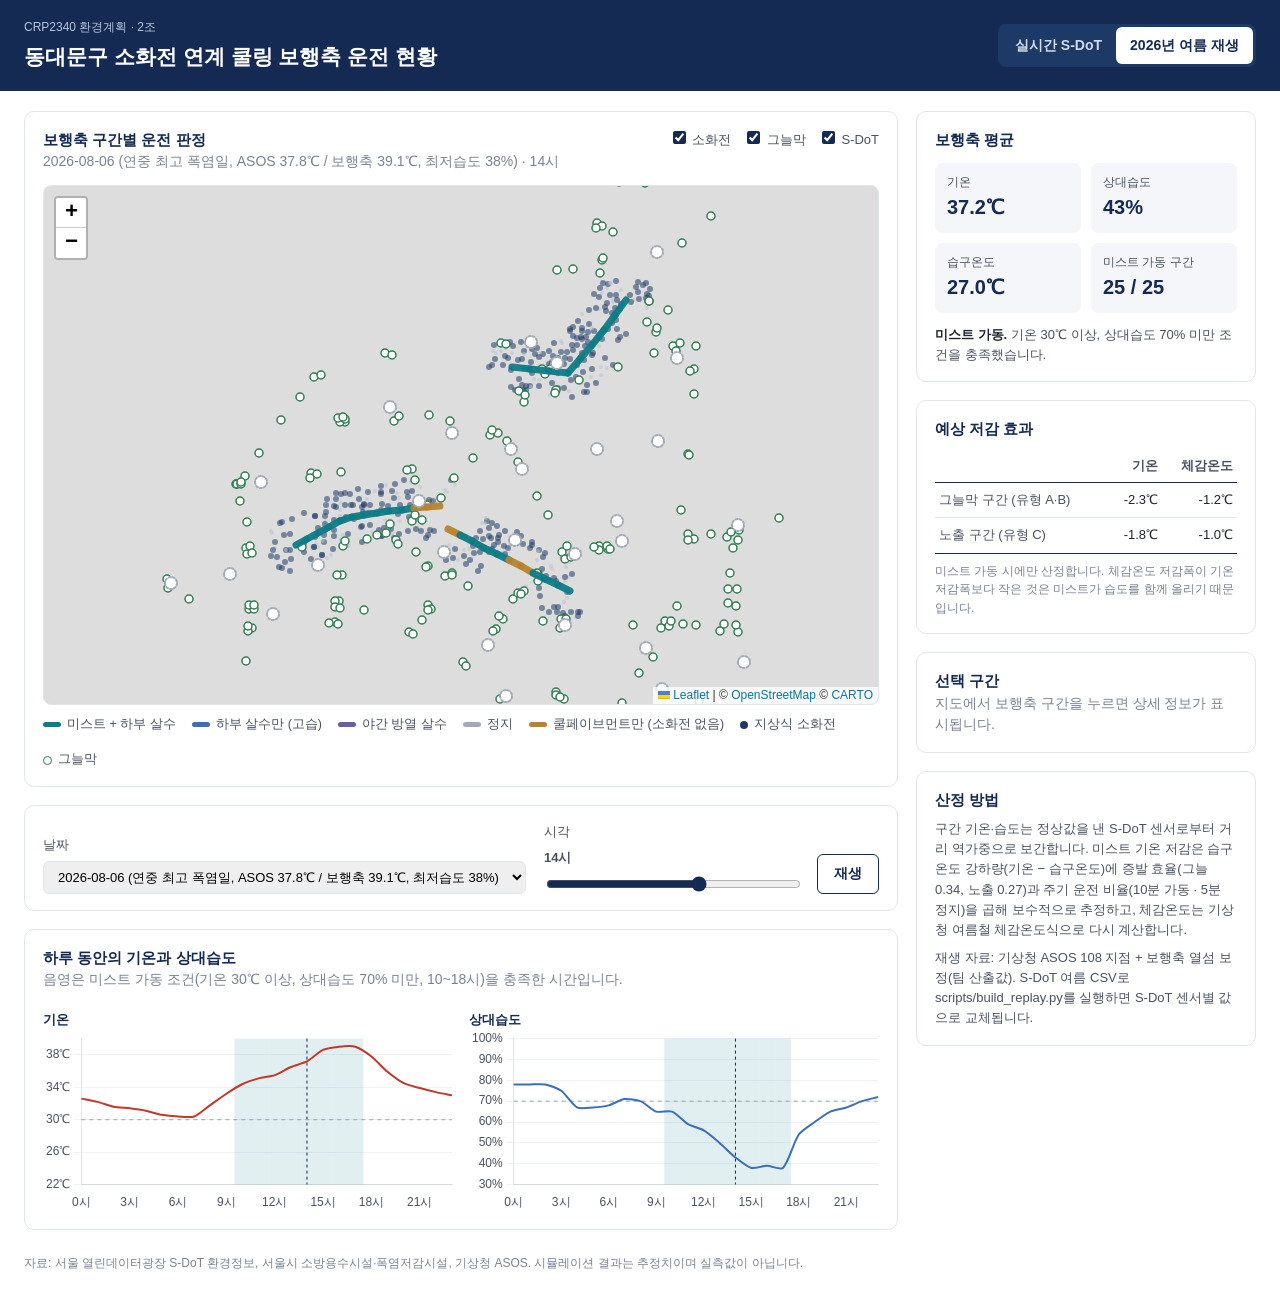
==== index.html @ 942f4cac "Add files via upload" ====
<!doctype html>
<html lang="ko">
<head>
  <meta charset="utf-8">
  <meta name="viewport" content="width=device-width, initial-scale=1">
  <title>동대문구 쿨링 보행축 운전 현황</title>
  <link rel="stylesheet" href="https://cdn.jsdelivr.net/gh/orioncactus/pretendard@v1.3.9/dist/web/static/pretendard.min.css">
  <link rel="stylesheet" href="assets/vendor/leaflet/leaflet.css">
  <link rel="stylesheet" href="assets/style.css">
</head>
<body>
  <header class="top">
    <div class="top-inner">
      <div>
        <p class="eyebrow">CRP2340 환경계획 · 2조</p>
        <h1>동대문구 소화전 연계 쿨링 보행축 운전 현황</h1>
      </div>
      <div class="switch" role="tablist" aria-label="자료 선택">
        <button id="tab-live" class="on" role="tab" aria-selected="true">실시간 S-DoT</button>
        <button id="tab-replay" role="tab" aria-selected="false">2026년 여름 재생</button>
      </div>
    </div>
  </header>

  <main class="layout">
    <section class="col-main">
      <div class="card map-card">
        <div class="card-head">
          <div>
            <h2 id="map-title">보행축 구간별 운전 판정</h2>
            <p id="stamp" class="muted">자료를 불러오는 중입니다.</p>
          </div>
          <div class="layers">
            <label><input type="checkbox" id="lyr-hyd" checked> 소화전</label>
            <label><input type="checkbox" id="lyr-shade" checked> 그늘막</label>
            <label><input type="checkbox" id="lyr-sdot" checked> S-DoT</label>
          </div>
        </div>
        <div id="map"></div>
        <div class="legend" id="legend"></div>
      </div>

      <div class="card" id="replay-ctrl" hidden>
        <div class="ctrl-row">
          <label class="field">날짜
            <select id="day-select"></select>
          </label>
          <label class="field grow">시각 <strong id="hour-label">14시</strong>
            <input type="range" id="hour" min="0" max="23" step="1" value="14">
          </label>
          <button id="play" class="btn">재생</button>
        </div>
      </div>

      <div class="card">
        <div class="card-head">
          <div>
            <h2 id="chart-title">시간대별 기온과 상대습도</h2>
            <p class="muted" id="chart-note">음영은 미스트 가동 조건(기온 30℃ 이상, 상대습도 70% 미만, 10~18시)을 충족한 시간입니다.</p>
          </div>
        </div>
        <div class="charts">
          <div class="chart-box"><canvas id="chart-t"></canvas></div>
          <div class="chart-box"><canvas id="chart-rh"></canvas></div>
        </div>
      </div>
    </section>

    <aside class="col-side">
      <div class="card">
        <h2>보행축 평균</h2>
        <div class="kpis">
          <div class="kpi"><span class="k-label">기온</span><span class="k-val" id="k-ta">–</span></div>
          <div class="kpi"><span class="k-label">상대습도</span><span class="k-val" id="k-rh">–</span></div>
          <div class="kpi"><span class="k-label">습구온도</span><span class="k-val" id="k-tw">–</span></div>
          <div class="kpi"><span class="k-label">미스트 가동 구간</span><span class="k-val" id="k-on">–</span></div>
        </div>
        <p class="verdict" id="verdict"></p>
      </div>

      <div class="card">
        <h2>예상 저감 효과</h2>
        <table class="mini">
          <thead><tr><th></th><th>기온</th><th>체감온도</th></tr></thead>
          <tbody>
            <tr><td>그늘막 구간 (유형 A·B)</td><td id="e-ab-t">–</td><td id="e-ab-a">–</td></tr>
            <tr><td>노출 구간 (유형 C)</td><td id="e-c-t">–</td><td id="e-c-a">–</td></tr>
          </tbody>
        </table>
        <p class="muted small">미스트 가동 시에만 산정합니다. 체감온도 저감폭이 기온 저감폭보다 작은 것은 미스트가 습도를 함께 올리기 때문입니다.</p>
      </div>

      <div class="card" id="seg-card">
        <h2>선택 구간</h2>
        <div id="seg-detail" class="muted">지도에서 보행축 구간을 누르면 상세 정보가 표시됩니다.</div>
      </div>

      <div class="card note">
        <h2>산정 방법</h2>
        <p>구간 기온·습도는 정상값을 낸 S-DoT 센서로부터 거리 역가중으로 보간합니다. 미스트 기온 저감은 습구온도 강하량(기온 − 습구온도)에 증발 효율(그늘 0.34, 노출 0.27)과 주기 운전 비율(10분 가동 · 5분 정지)을 곱해 보수적으로 추정하고, 체감온도는 기상청 여름철 체감온도식으로 다시 계산합니다.</p>
        <p class="muted small" id="src-note"></p>
      </div>
    </aside>
  </main>

  <footer class="foot">
    자료: 서울 열린데이터광장 S-DoT 환경정보, 서울시 소방용수시설·폭염저감시설, 기상청 ASOS. 시뮬레이션 결과는 추정치이며 실측값이 아닙니다.
  </footer>

  <script src="assets/vendor/leaflet/leaflet.js"></script>
  <script src="assets/vendor/chart.umd.js"></script>
  <script src="assets/app.js"></script>
</body>
</html>
---- assets/vendor/leaflet/leaflet.css ----
/* required styles */

.leaflet-pane,
.leaflet-tile,
.leaflet-marker-icon,
.leaflet-marker-shadow,
.leaflet-tile-container,
.leaflet-pane > svg,
.leaflet-pane > canvas,
.leaflet-zoom-box,
.leaflet-image-layer,
.leaflet-layer {
	position: absolute;
	left: 0;
	top: 0;
	}
.leaflet-container {
	overflow: hidden;
	}
.leaflet-tile,
.leaflet-marker-icon,
.leaflet-marker-shadow {
	-webkit-user-select: none;
	   -moz-user-select: none;
	        user-select: none;
	  -webkit-user-drag: none;
	}
/* Prevents IE11 from highlighting tiles in blue */
.leaflet-tile::selection {
	background: transparent;
}
/* Safari renders non-retina tile on retina better with this, but Chrome is worse */
.leaflet-safari .leaflet-tile {
	image-rendering: -webkit-optimize-contrast;
	}
/* hack that prevents hw layers "stretching" when loading new tiles */
.leaflet-safari .leaflet-tile-container {
	width: 1600px;
	height: 1600px;
	-webkit-transform-origin: 0 0;
	}
.leaflet-marker-icon,
.leaflet-marker-shadow {
	display: block;
	}
/* .leaflet-container svg: reset svg max-width decleration shipped in Joomla! (joomla.org) 3.x */
/* .leaflet-container img: map is broken in FF if you have max-width: 100% on tiles */
.leaflet-container .leaflet-overlay-pane svg {
	max-width: none !important;
	max-height: none !important;
	}
.leaflet-container .leaflet-marker-pane img,
.leaflet-container .leaflet-shadow-pane img,
.leaflet-container .leaflet-tile-pane img,
.leaflet-container img.leaflet-image-layer,
.leaflet-container .leaflet-tile {
	max-width: none !important;
	max-height: none !important;
	width: auto;
	padding: 0;
	}

.leaflet-container img.leaflet-tile {
	/* See: https://bugs.chromium.org/p/chromium/issues/detail?id=600120 */
	mix-blend-mode: plus-lighter;
}

.leaflet-container.leaflet-touch-zoom {
	-ms-touch-action: pan-x pan-y;
	touch-action: pan-x pan-y;
	}
.leaflet-container.leaflet-touch-drag {
	-ms-touch-action: pinch-zoom;
	/* Fallback for FF which doesn't support pinch-zoom */
	touch-action: none;
	touch-action: pinch-zoom;
}
.leaflet-container.leaflet-touch-drag.leaflet-touch-zoom {
	-ms-touch-action: none;
	touch-action: none;
}
.leaflet-container {
	-webkit-tap-highlight-color: transparent;
}
.leaflet-container a {
	-webkit-tap-highlight-color: rgba(51, 181, 229, 0.4);
}
.leaflet-tile {
	filter: inherit;
	visibility: hidden;
	}
.leaflet-tile-loaded {
	visibility: inherit;
	}
.leaflet-zoom-box {
	width: 0;
	height: 0;
	-moz-box-sizing: border-box;
	     box-sizing: border-box;
	z-index: 800;
	}
/* workaround for https://bugzilla.mozilla.org/show_bug.cgi?id=888319 */
.leaflet-overlay-pane svg {
	-moz-user-select: none;
	}

.leaflet-pane         { z-index: 400; }

.leaflet-tile-pane    { z-index: 200; }
.leaflet-overlay-pane { z-index: 400; }
.leaflet-shadow-pane  { z-index: 500; }
.leaflet-marker-pane  { z-index: 600; }
.leaflet-tooltip-pane   { z-index: 650; }
.leaflet-popup-pane   { z-index: 700; }

.leaflet-map-pane canvas { z-index: 100; }
.leaflet-map-pane svg    { z-index: 200; }

.leaflet-vml-shape {
	width: 1px;
	height: 1px;
	}
.lvml {
	behavior: url(#default#VML);
	display: inline-block;
	position: absolute;
	}


/* control positioning */

.leaflet-control {
	position: relative;
	z-index: 800;
	pointer-events: visiblePainted; /* IE 9-10 doesn't have auto */
	pointer-events: auto;
	}
.leaflet-top,
.leaflet-bottom {
	position: absolute;
	z-index: 1000;
	pointer-events: none;
	}
.leaflet-top {
	top: 0;
	}
.leaflet-right {
	right: 0;
	}
.leaflet-bottom {
	bottom: 0;
	}
.leaflet-left {
	left: 0;
	}
.leaflet-control {
	float: left;
	clear: both;
	}
.leaflet-right .leaflet-control {
	float: right;
	}
.leaflet-top .leaflet-control {
	margin-top: 10px;
	}
.leaflet-bottom .leaflet-control {
	margin-bottom: 10px;
	}
.leaflet-left .leaflet-control {
	margin-left: 10px;
	}
.leaflet-right .leaflet-control {
	margin-right: 10px;
	}


/* zoom and fade animations */

.leaflet-fade-anim .leaflet-popup {
	opacity: 0;
	-webkit-transition: opacity 0.2s linear;
	   -moz-transition: opacity 0.2s linear;
	        transition: opacity 0.2s linear;
	}
.leaflet-fade-anim .leaflet-map-pane .leaflet-popup {
	opacity: 1;
	}
.leaflet-zoom-animated {
	-webkit-transform-origin: 0 0;
	    -ms-transform-origin: 0 0;
	        transform-origin: 0 0;
	}
svg.leaflet-zoom-animated {
	will-change: transform;
}

.leaflet-zoom-anim .leaflet-zoom-animated {
	-webkit-transition: -webkit-transform 0.25s cubic-bezier(0,0,0.25,1);
	   -moz-transition:    -moz-transform 0.25s cubic-bezier(0,0,0.25,1);
	        transition:         transform 0.25s cubic-bezier(0,0,0.25,1);
	}
.leaflet-zoom-anim .leaflet-tile,
.leaflet-pan-anim .leaflet-tile {
	-webkit-transition: none;
	   -moz-transition: none;
	        transition: none;
	}

.leaflet-zoom-anim .leaflet-zoom-hide {
	visibility: hidden;
	}


/* cursors */

.leaflet-interactive {
	cursor: pointer;
	}
.leaflet-grab {
	cursor: -webkit-grab;
	cursor:    -moz-grab;
	cursor:         grab;
	}
.leaflet-crosshair,
.leaflet-crosshair .leaflet-interactive {
	cursor: crosshair;
	}
.leaflet-popup-pane,
.leaflet-control {
	cursor: auto;
	}
.leaflet-dragging .leaflet-grab,
.leaflet-dragging .leaflet-grab .leaflet-interactive,
.leaflet-dragging .leaflet-marker-draggable {
	cursor: move;
	cursor: -webkit-grabbing;
	cursor:    -moz-grabbing;
	cursor:         grabbing;
	}

/* marker & overlays interactivity */
.leaflet-marker-icon,
.leaflet-marker-shadow,
.leaflet-image-layer,
.leaflet-pane > svg path,
.leaflet-tile-container {
	pointer-events: none;
	}

.leaflet-marker-icon.leaflet-interactive,
.leaflet-image-layer.leaflet-interactive,
.leaflet-pane > svg path.leaflet-interactive,
svg.leaflet-image-layer.leaflet-interactive path {
	pointer-events: visiblePainted; /* IE 9-10 doesn't have auto */
	pointer-events: auto;
	}

/* visual tweaks */

.leaflet-container {
	background: #ddd;
	outline-offset: 1px;
	}
.leaflet-container a {
	color: #0078A8;
	}
.leaflet-zoom-box {
	border: 2px dotted #38f;
	background: rgba(255,255,255,0.5);
	}


/* general typography */
.leaflet-container {
	font-family: "Helvetica Neue", Arial, Helvetica, sans-serif;
	font-size: 12px;
	font-size: 0.75rem;
	line-height: 1.5;
	}


/* general toolbar styles */

.leaflet-bar {
	box-shadow: 0 1px 5px rgba(0,0,0,0.65);
	border-radius: 4px;
	}
.leaflet-bar a {
	background-color: #fff;
	border-bottom: 1px solid #ccc;
	width: 26px;
	height: 26px;
	line-height: 26px;
	display: block;
	text-align: center;
	text-decoration: none;
	color: black;
	}
.leaflet-bar a,
.leaflet-control-layers-toggle {
	background-position: 50% 50%;
	background-repeat: no-repeat;
	display: block;
	}
.leaflet-bar a:hover,
.leaflet-bar a:focus {
	background-color: #f4f4f4;
	}
.leaflet-bar a:first-child {
	border-top-left-radius: 4px;
	border-top-right-radius: 4px;
	}
.leaflet-bar a:last-child {
	border-bottom-left-radius: 4px;
	border-bottom-right-radius: 4px;
	border-bottom: none;
	}
.leaflet-bar a.leaflet-disabled {
	cursor: default;
	background-color: #f4f4f4;
	color: #bbb;
	}

.leaflet-touch .leaflet-bar a {
	width: 30px;
	height: 30px;
	line-height: 30px;
	}
.leaflet-touch .leaflet-bar a:first-child {
	border-top-left-radius: 2px;
	border-top-right-radius: 2px;
	}
.leaflet-touch .leaflet-bar a:last-child {
	border-bottom-left-radius: 2px;
	border-bottom-right-radius: 2px;
	}

/* zoom control */

.leaflet-control-zoom-in,
.leaflet-control-zoom-out {
	font: bold 18px 'Lucida Console', Monaco, monospace;
	text-indent: 1px;
	}

.leaflet-touch .leaflet-control-zoom-in, .leaflet-touch .leaflet-control-zoom-out  {
	font-size: 22px;
	}


/* layers control */

.leaflet-control-layers {
	box-shadow: 0 1px 5px rgba(0,0,0,0.4);
	background: #fff;
	border-radius: 5px;
	}
.leaflet-control-layers-toggle {
	background-image: url(images/layers.png);
	width: 36px;
	height: 36px;
	}
.leaflet-retina .leaflet-control-layers-toggle {
	background-image: url(images/layers-2x.png);
	background-size: 26px 26px;
	}
.leaflet-touch .leaflet-control-layers-toggle {
	width: 44px;
	height: 44px;
	}
.leaflet-control-layers .leaflet-control-layers-list,
.leaflet-control-layers-expanded .leaflet-control-layers-toggle {
	display: none;
	}
.leaflet-control-layers-expanded .leaflet-control-layers-list {
	display: block;
	position: relative;
	}
.leaflet-control-layers-expanded {
	padding: 6px 10px 6px 6px;
	color: #333;
	background: #fff;
	}
.leaflet-control-layers-scrollbar {
	overflow-y: scroll;
	overflow-x: hidden;
	padding-right: 5px;
	}
.leaflet-control-layers-selector {
	margin-top: 2px;
	position: relative;
	top: 1px;
	}
.leaflet-control-layers label {
	display: block;
	font-size: 13px;
	font-size: 1.08333em;
	}
.leaflet-control-layers-separator {
	height: 0;
	border-top: 1px solid #ddd;
	margin: 5px -10px 5px -6px;
	}

/* Default icon URLs */
.leaflet-default-icon-path { /* used only in path-guessing heuristic, see L.Icon.Default */
	background-image: url(images/marker-icon.png);
	}


/* attribution and scale controls */

.leaflet-container .leaflet-control-attribution {
	background: #fff;
	background: rgba(255, 255, 255, 0.8);
	margin: 0;
	}
.leaflet-control-attribution,
.leaflet-control-scale-line {
	padding: 0 5px;
	color: #333;
	line-height: 1.4;
	}
.leaflet-control-attribution a {
	text-decoration: none;
	}
.leaflet-control-attribution a:hover,
.leaflet-control-attribution a:focus {
	text-decoration: underline;
	}
.leaflet-attribution-flag {
	display: inline !important;
	vertical-align: baseline !important;
	width: 1em;
	height: 0.6669em;
	}
.leaflet-left .leaflet-control-scale {
	margin-left: 5px;
	}
.leaflet-bottom .leaflet-control-scale {
	margin-bottom: 5px;
	}
.leaflet-control-scale-line {
	border: 2px solid #777;
	border-top: none;
	line-height: 1.1;
	padding: 2px 5px 1px;
	white-space: nowrap;
	-moz-box-sizing: border-box;
	     box-sizing: border-box;
	background: rgba(255, 255, 255, 0.8);
	text-shadow: 1px 1px #fff;
	}
.leaflet-control-scale-line:not(:first-child) {
	border-top: 2px solid #777;
	border-bottom: none;
	margin-top: -2px;
	}
.leaflet-control-scale-line:not(:first-child):not(:last-child) {
	border-bottom: 2px solid #777;
	}

.leaflet-touch .leaflet-control-attribution,
.leaflet-touch .leaflet-control-layers,
.leaflet-touch .leaflet-bar {
	box-shadow: none;
	}
.leaflet-touch .leaflet-control-layers,
.leaflet-touch .leaflet-bar {
	border: 2px solid rgba(0,0,0,0.2);
	background-clip: padding-box;
	}


/* popup */

.leaflet-popup {
	position: absolute;
	text-align: center;
	margin-bottom: 20px;
	}
.leaflet-popup-content-wrapper {
	padding: 1px;
	text-align: left;
	border-radius: 12px;
	}
.leaflet-popup-content {
	margin: 13px 24px 13px 20px;
	line-height: 1.3;
	font-size: 13px;
	font-size: 1.08333em;
	min-height: 1px;
	}
.leaflet-popup-content p {
	margin: 17px 0;
	margin: 1.3em 0;
	}
.leaflet-popup-tip-container {
	width: 40px;
	height: 20px;
	position: absolute;
	left: 50%;
	margin-top: -1px;
	margin-left: -20px;
	overflow: hidden;
	pointer-events: none;
	}
.leaflet-popup-tip {
	width: 17px;
	height: 17px;
	padding: 1px;

	margin: -10px auto 0;
	pointer-events: auto;

	-webkit-transform: rotate(45deg);
	   -moz-transform: rotate(45deg);
	    -ms-transform: rotate(45deg);
	        transform: rotate(45deg);
	}
.leaflet-popup-content-wrapper,
.leaflet-popup-tip {
	background: white;
	color: #333;
	box-shadow: 0 3px 14px rgba(0,0,0,0.4);
	}
.leaflet-container a.leaflet-popup-close-button {
	position: absolute;
	top: 0;
	right: 0;
	border: none;
	text-align: center;
	width: 24px;
	height: 24px;
	font: 16px/24px Tahoma, Verdana, sans-serif;
	color: #757575;
	text-decoration: none;
	background: transparent;
	}
.leaflet-container a.leaflet-popup-close-button:hover,
.leaflet-container a.leaflet-popup-close-button:focus {
	color: #585858;
	}
.leaflet-popup-scrolled {
	overflow: auto;
	}

.leaflet-oldie .leaflet-popup-content-wrapper {
	-ms-zoom: 1;
	}
.leaflet-oldie .leaflet-popup-tip {
	width: 24px;
	margin: 0 auto;

	-ms-filter: "progid:DXImageTransform.Microsoft.Matrix(M11=0.70710678, M12=0.70710678, M21=-0.70710678, M22=0.70710678)";
	filter: progid:DXImageTransform.Microsoft.Matrix(M11=0.70710678, M12=0.70710678, M21=-0.70710678, M22=0.70710678);
	}

.leaflet-oldie .leaflet-control-zoom,
.leaflet-oldie .leaflet-control-layers,
.leaflet-oldie .leaflet-popup-content-wrapper,
.leaflet-oldie .leaflet-popup-tip {
	border: 1px solid #999;
	}


/* div icon */

.leaflet-div-icon {
	background: #fff;
	border: 1px solid #666;
	}


/* Tooltip */
/* Base styles for the element that has a tooltip */
.leaflet-tooltip {
	position: absolute;
	padding: 6px;
	background-color: #fff;
	border: 1px solid #fff;
	border-radius: 3px;
	color: #222;
	white-space: nowrap;
	-webkit-user-select: none;
	-moz-user-select: none;
	-ms-user-select: none;
	user-select: none;
	pointer-events: none;
	box-shadow: 0 1px 3px rgba(0,0,0,0.4);
	}
.leaflet-tooltip.leaflet-interactive {
	cursor: pointer;
	pointer-events: auto;
	}
.leaflet-tooltip-top:before,
.leaflet-tooltip-bottom:before,
.leaflet-tooltip-left:before,
.leaflet-tooltip-right:before {
	position: absolute;
	pointer-events: none;
	border: 6px solid transparent;
	background: transparent;
	content: "";
	}

/* Directions */

.leaflet-tooltip-bottom {
	margin-top: 6px;
}
.leaflet-tooltip-top {
	margin-top: -6px;
}
.leaflet-tooltip-bottom:before,
.leaflet-tooltip-top:before {
	left: 50%;
	margin-left: -6px;
	}
.leaflet-tooltip-top:before {
	bottom: 0;
	margin-bottom: -12px;
	border-top-color: #fff;
	}
.leaflet-tooltip-bottom:before {
	top: 0;
	margin-top: -12px;
	margin-left: -6px;
	border-bottom-color: #fff;
	}
.leaflet-tooltip-left {
	margin-left: -6px;
}
.leaflet-tooltip-right {
	margin-left: 6px;
}
.leaflet-tooltip-left:before,
.leaflet-tooltip-right:before {
	top: 50%;
	margin-top: -6px;
	}
.leaflet-tooltip-left:before {
	right: 0;
	margin-right: -12px;
	border-left-color: #fff;
	}
.leaflet-tooltip-right:before {
	left: 0;
	margin-left: -12px;
	border-right-color: #fff;
	}

/* Printing */

@media print {
	/* Prevent printers from removing background-images of controls. */
	.leaflet-control {
		-webkit-print-color-adjust: exact;
		print-color-adjust: exact;
		}
	}
---- assets/style.css ----
:root {
  --navy: #142A52;
  --navy-2: #1D3A66;
  --ink: #1F2430;
  --ink-2: #4A5160;
  --muted: #7A8292;
  --line: #E1E6EE;
  --panel: #F4F6FA;
  --bg: #FFFFFF;
  --mist: #0E7C86;
  --flush: #3B6FB6;
  --night: #6B5CA5;
  --off: #A3AAB6;
  --passive: #B7832F;
}
* { box-sizing: border-box; }
html, body { margin: 0; background: var(--bg); color: var(--ink); }
body { font-family: Pretendard, "Malgun Gothic", "Apple SD Gothic Neo", sans-serif; font-size: 14px; line-height: 1.55; }
h1, h2, p { margin: 0; }
h2 { font-size: 15px; font-weight: 700; color: var(--navy); }

.top { background: var(--navy); color: #fff; }
.top-inner { max-width: 1320px; margin: 0 auto; padding: 18px 24px; display: flex; align-items: center; justify-content: space-between; gap: 16px; flex-wrap: wrap; }
.eyebrow { font-size: 12px; color: #B7C6E0; margin-bottom: 4px; }
.top h1 { font-size: 21px; font-weight: 700; }
.switch { display: inline-flex; background: var(--navy-2); border-radius: 8px; padding: 3px; }
.switch button { border: 0; background: transparent; color: #CFDCF2; font: inherit; font-weight: 600; padding: 8px 14px; border-radius: 6px; cursor: pointer; }
.switch button.on { background: #fff; color: var(--navy); }

.layout { max-width: 1320px; margin: 0 auto; padding: 20px 24px; display: grid; grid-template-columns: minmax(0, 1fr) 340px; gap: 18px; }
.col-main, .col-side { display: flex; flex-direction: column; gap: 18px; min-width: 0; }
.card { border: 1px solid var(--line); border-radius: 10px; padding: 16px 18px; background: #fff; }
.card-head { display: flex; justify-content: space-between; align-items: flex-start; gap: 12px; margin-bottom: 12px; flex-wrap: wrap; }
.muted { color: var(--muted); }
.small { font-size: 12px; margin-top: 8px; }

#map { height: 520px; border-radius: 8px; border: 1px solid var(--line); }
.layers { display: flex; gap: 12px; color: var(--ink-2); font-size: 13px; }
.layers input { accent-color: var(--navy); }
.legend { display: flex; gap: 16px; flex-wrap: wrap; margin-top: 10px; font-size: 12.5px; color: var(--ink-2); }
.legend span { display: inline-flex; align-items: center; gap: 6px; }
.legend i { width: 18px; height: 5px; border-radius: 3px; display: inline-block; }

.ctrl-row { display: flex; align-items: flex-end; gap: 18px; flex-wrap: wrap; }
.field { display: flex; flex-direction: column; gap: 6px; font-size: 13px; color: var(--ink-2); }
.field.grow { flex: 1; min-width: 220px; }
.field select { font: inherit; padding: 7px 10px; border: 1px solid var(--line); border-radius: 6px; min-width: 260px; }
.field input[type=range] { width: 100%; accent-color: var(--navy); }
.btn { font: inherit; font-weight: 600; border: 1px solid var(--navy); color: var(--navy); background: #fff; padding: 8px 16px; border-radius: 6px; cursor: pointer; }
.btn.on { background: var(--navy); color: #fff; }

.charts { display: grid; grid-template-columns: 1fr 1fr; gap: 16px; }
.chart-box { height: 210px; position: relative; }

.kpis { display: grid; grid-template-columns: 1fr 1fr; gap: 10px; margin-top: 12px; }
.kpi { background: var(--panel); border-radius: 8px; padding: 10px 12px; display: flex; flex-direction: column; }
.k-label { font-size: 12px; color: var(--ink-2); }
.k-val { font-size: 20px; font-weight: 700; color: var(--navy); font-variant-numeric: tabular-nums; }
.verdict { margin-top: 12px; font-size: 13px; color: var(--ink-2); }
.verdict b { color: var(--ink); }

table.mini { width: 100%; border-collapse: collapse; margin-top: 10px; font-size: 13px; }
table.mini th { text-align: right; font-weight: 600; color: var(--ink-2); border-bottom: 1px solid var(--navy); padding: 6px 4px; }
table.mini th:first-child { text-align: left; }
table.mini td { padding: 7px 4px; border-bottom: 1px solid var(--line); text-align: right; font-variant-numeric: tabular-nums; }
table.mini td:first-child { text-align: left; color: var(--ink-2); }
table.mini tr:last-child td { border-bottom: 1px solid var(--navy); }

#seg-detail dl { display: grid; grid-template-columns: auto 1fr; gap: 4px 12px; margin: 10px 0 0; font-size: 13px; }
#seg-detail dt { color: var(--muted); }
#seg-detail dd { margin: 0; color: var(--ink); }
.badge { display: inline-block; font-size: 12px; font-weight: 600; padding: 2px 8px; border-radius: 10px; background: var(--panel); color: var(--navy); }

.note p { margin-top: 8px; color: var(--ink-2); font-size: 13px; }
.foot { max-width: 1320px; margin: 0 auto; padding: 4px 24px 28px; color: var(--muted); font-size: 12px; }

.leaflet-tooltip.t-lbl { background: #fff; border: 1px solid var(--line); color: var(--ink); font-size: 11px; padding: 1px 5px; box-shadow: none; }

@media (max-width: 980px) {
  .layout { grid-template-columns: 1fr; padding: 16px; }
  .charts { grid-template-columns: 1fr; }
  #map { height: 420px; }
  .top-inner { padding: 16px; }
}
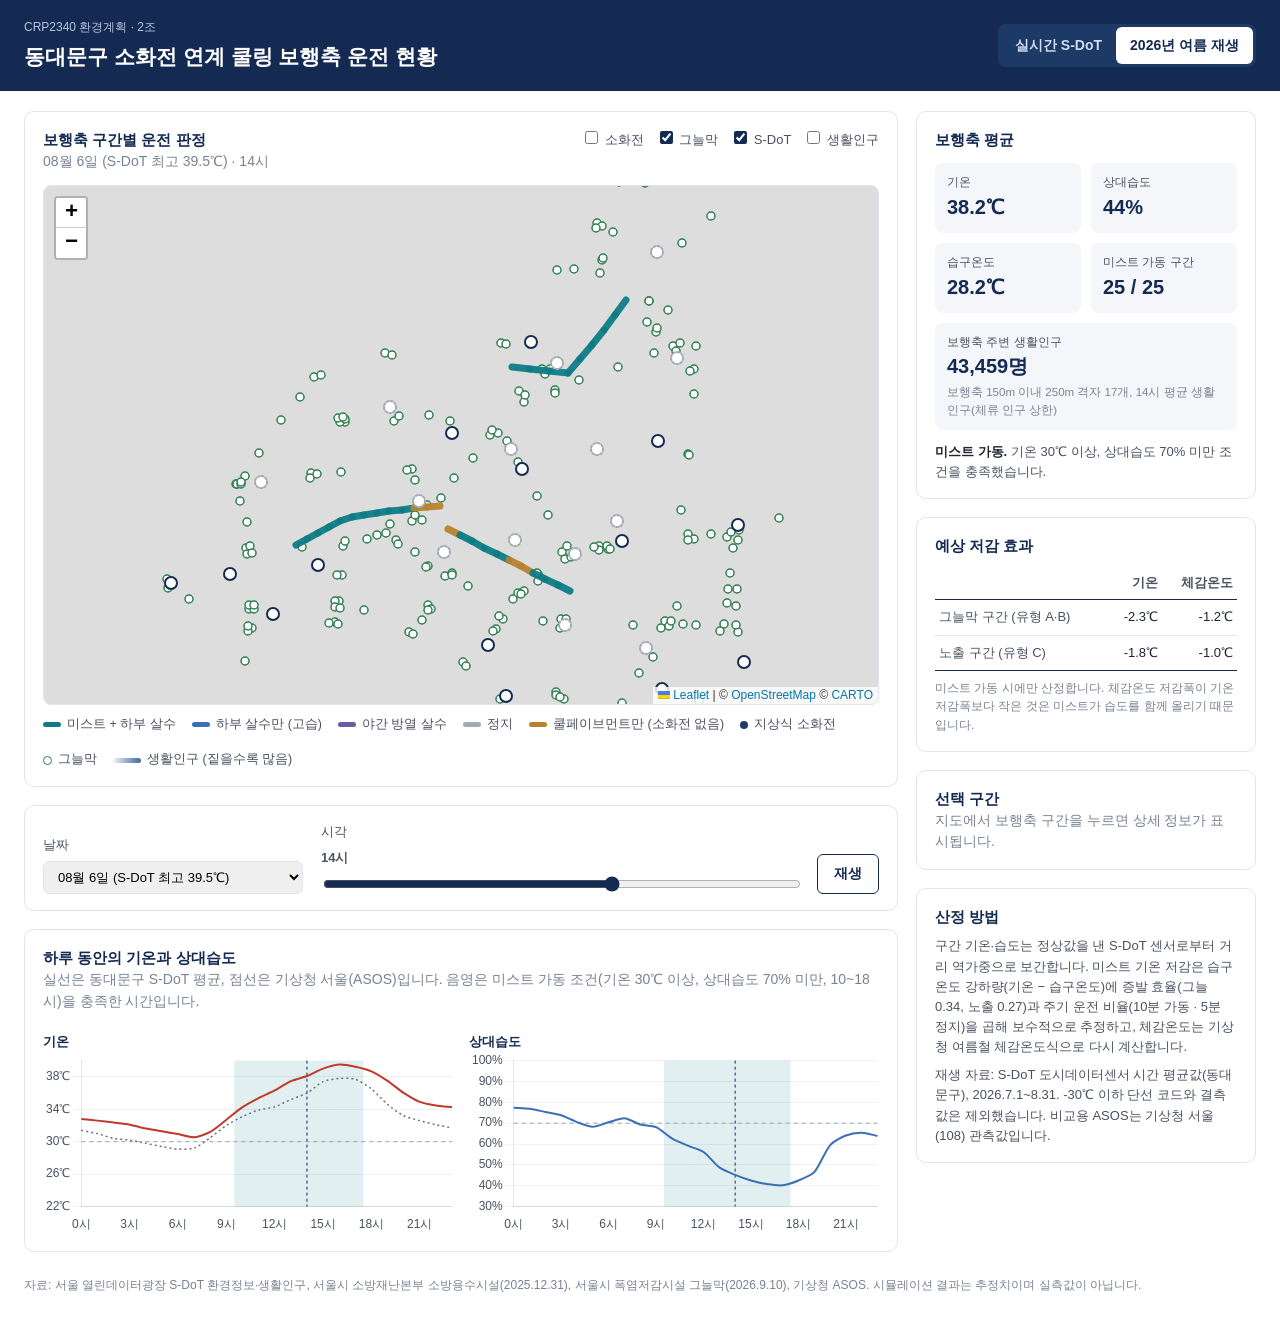
==== commit 25c84312: "Add files via upload" ====
--- a/index.html
+++ b/index.html
@@ -31,9 +31,10 @@
             <p id="stamp" class="muted">자료를 불러오는 중입니다.</p>
           </div>
           <div class="layers">
-            <label><input type="checkbox" id="lyr-hyd" checked> 소화전</label>
+            <label><input type="checkbox" id="lyr-hyd"> 소화전</label>
             <label><input type="checkbox" id="lyr-shade" checked> 그늘막</label>
             <label><input type="checkbox" id="lyr-sdot" checked> S-DoT</label>
+            <label><input type="checkbox" id="lyr-pop"> 생활인구</label>
           </div>
         </div>
         <div id="map"></div>
@@ -56,7 +57,7 @@
         <div class="card-head">
           <div>
             <h2 id="chart-title">시간대별 기온과 상대습도</h2>
-            <p class="muted" id="chart-note">음영은 미스트 가동 조건(기온 30℃ 이상, 상대습도 70% 미만, 10~18시)을 충족한 시간입니다.</p>
+            <p class="muted" id="chart-note">실선은 동대문구 S-DoT 평균, 점선은 기상청 서울(ASOS)입니다. 음영은 미스트 가동 조건(기온 30℃ 이상, 상대습도 70% 미만, 10~18시)을 충족한 시간입니다.</p>
           </div>
         </div>
         <div class="charts">
@@ -74,6 +75,7 @@
           <div class="kpi"><span class="k-label">상대습도</span><span class="k-val" id="k-rh">–</span></div>
           <div class="kpi"><span class="k-label">습구온도</span><span class="k-val" id="k-tw">–</span></div>
           <div class="kpi"><span class="k-label">미스트 가동 구간</span><span class="k-val" id="k-on">–</span></div>
+          <div class="kpi wide"><span class="k-label">보행축 주변 생활인구</span><span class="k-val" id="k-pop">–</span><span class="k-sub" id="k-pop-note"></span></div>
         </div>
         <p class="verdict" id="verdict"></p>
       </div>
@@ -104,7 +106,7 @@
   </main>
 
   <footer class="foot">
-    자료: 서울 열린데이터광장 S-DoT 환경정보, 서울시 소방용수시설·폭염저감시설, 기상청 ASOS. 시뮬레이션 결과는 추정치이며 실측값이 아닙니다.
+    자료: 서울 열린데이터광장 S-DoT 환경정보·생활인구, 서울시 소방재난본부 소방용수시설(2025.12.31), 서울시 폭염저감시설 그늘막(2026.9.10), 기상청 ASOS. 시뮬레이션 결과는 추정치이며 실측값이 아닙니다.
   </footer>
 
   <script src="assets/vendor/leaflet/leaflet.js"></script>
--- a/assets/style.css
+++ b/assets/style.css
@@ -55,6 +55,8 @@
 .kpis { display: grid; grid-template-columns: 1fr 1fr; gap: 10px; margin-top: 12px; }
 .kpi { background: var(--panel); border-radius: 8px; padding: 10px 12px; display: flex; flex-direction: column; }
 .k-label { font-size: 12px; color: var(--ink-2); }
+.kpi.wide { grid-column: 1 / -1; }
+.k-sub { font-size: 11.5px; color: var(--muted); margin-top: 2px; }
 .k-val { font-size: 20px; font-weight: 700; color: var(--navy); font-variant-numeric: tabular-nums; }
 .verdict { margin-top: 12px; font-size: 13px; color: var(--ink-2); }
 .verdict b { color: var(--ink); }
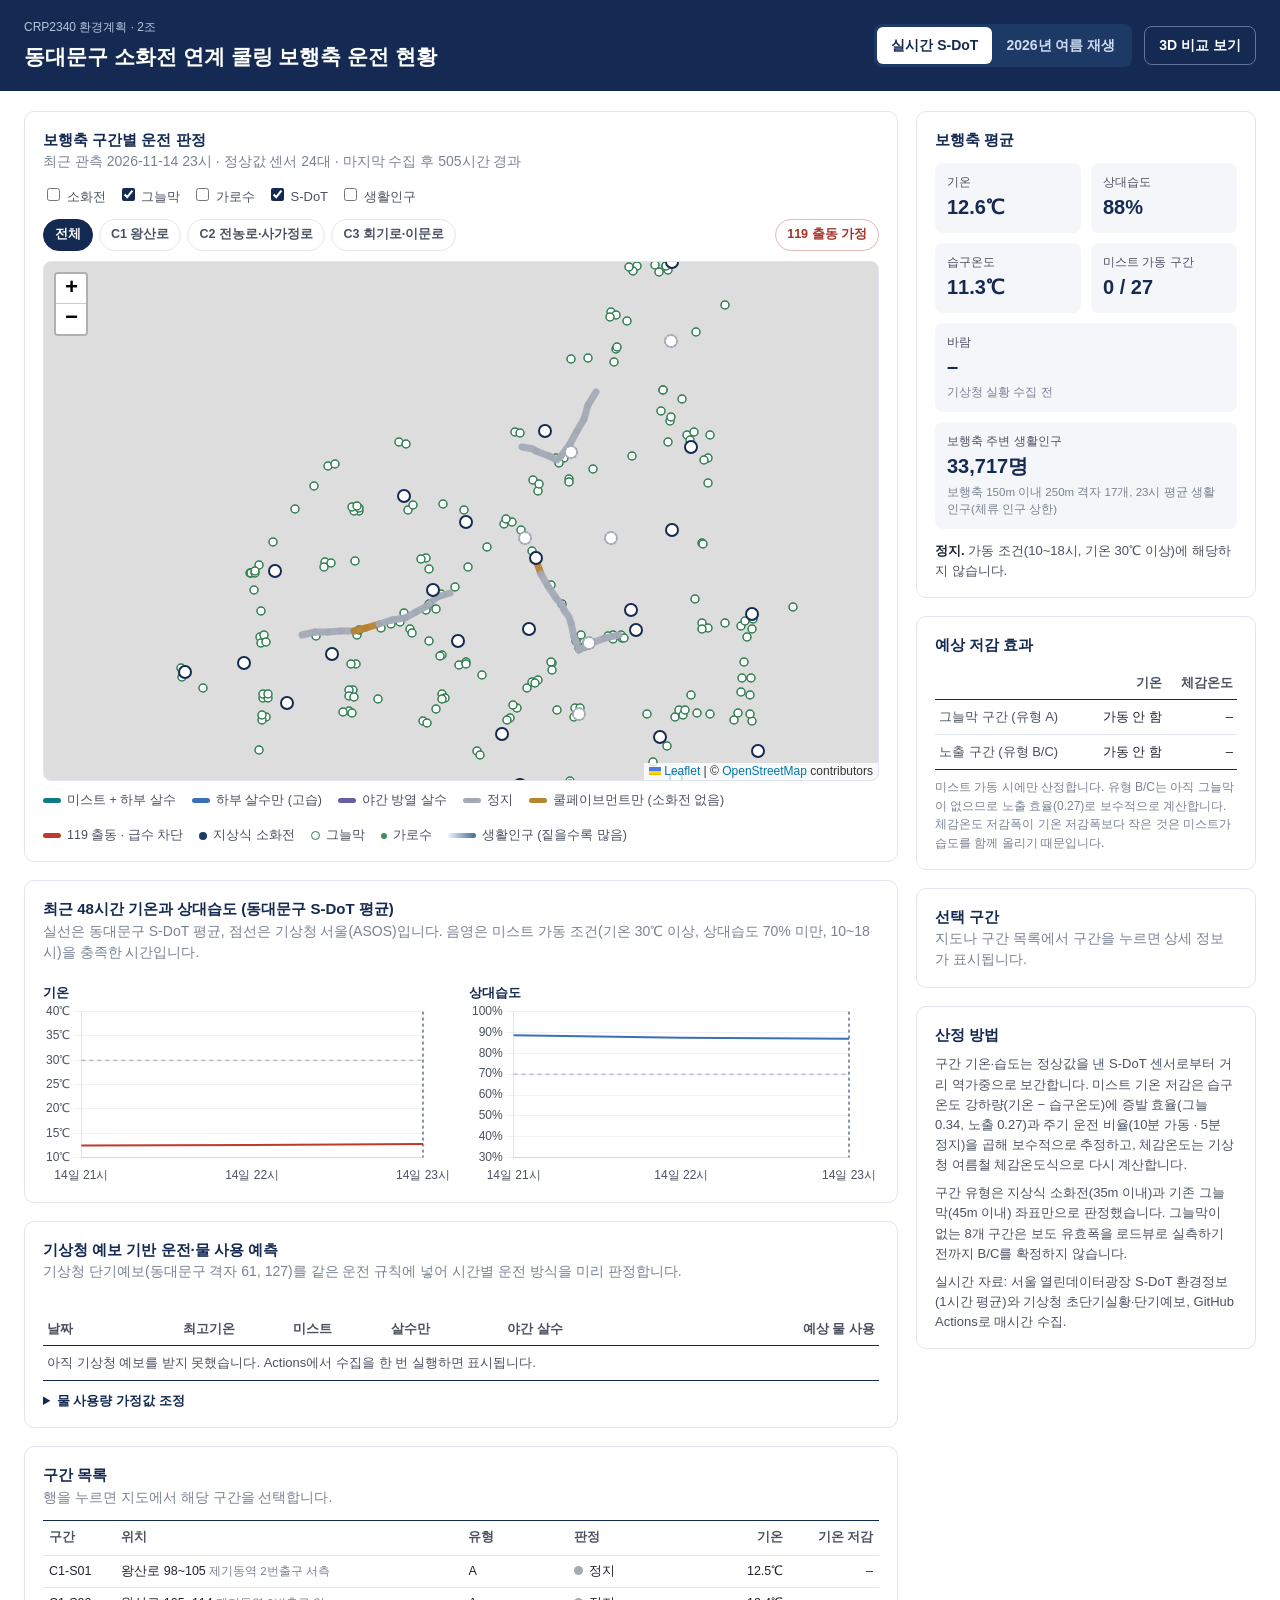
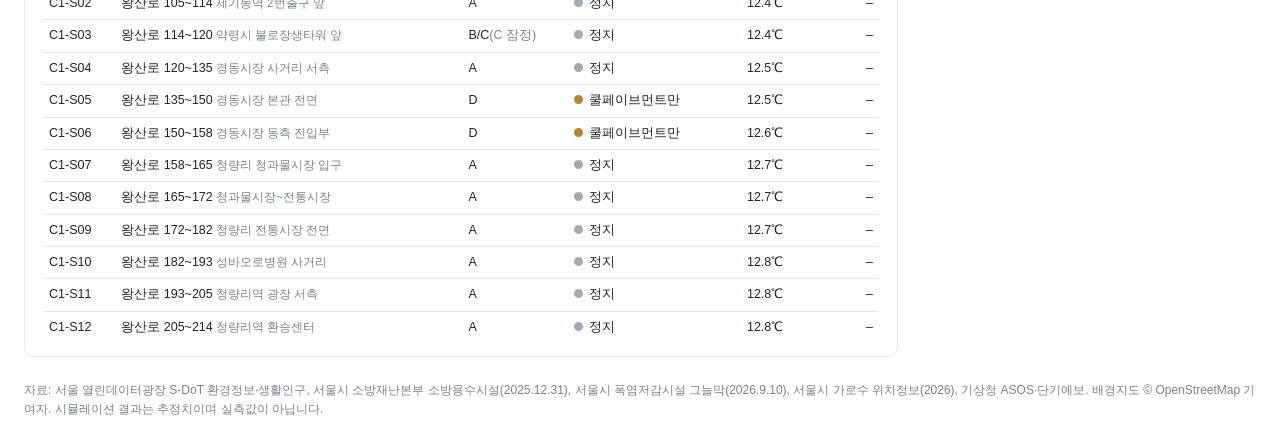
==== commit ee3d9089: "Add files via upload" ====
--- a/index.html
+++ b/index.html
@@ -6,7 +6,7 @@
   <title>동대문구 쿨링 보행축 운전 현황</title>
   <link rel="stylesheet" href="https://cdn.jsdelivr.net/gh/orioncactus/pretendard@v1.3.9/dist/web/static/pretendard.min.css">
   <link rel="stylesheet" href="assets/vendor/leaflet/leaflet.css">
-  <link rel="stylesheet" href="assets/style.css">
+  <link rel="stylesheet" href="assets/style.css?v=20261115">
 </head>
 <body>
   <header class="top">
@@ -15,9 +15,12 @@
         <p class="eyebrow">CRP2340 환경계획 · 2조</p>
         <h1>동대문구 소화전 연계 쿨링 보행축 운전 현황</h1>
       </div>
-      <div class="switch" role="tablist" aria-label="자료 선택">
-        <button id="tab-live" class="on" role="tab" aria-selected="true">실시간 S-DoT</button>
-        <button id="tab-replay" role="tab" aria-selected="false">2026년 여름 재생</button>
+      <div class="top-actions">
+        <div class="switch" role="tablist" aria-label="자료 선택">
+          <button id="tab-live" class="on" role="tab" aria-selected="true">실시간 S-DoT</button>
+          <button id="tab-replay" role="tab" aria-selected="false">2026년 여름 재생</button>
+        </div>
+        <a class="link-3d" href="3d.html">3D 비교 보기</a>
       </div>
     </div>
   </header>
@@ -33,10 +36,21 @@
           <div class="layers">
             <label><input type="checkbox" id="lyr-hyd"> 소화전</label>
             <label><input type="checkbox" id="lyr-shade" checked> 그늘막</label>
+            <label><input type="checkbox" id="lyr-tree"> 가로수</label>
             <label><input type="checkbox" id="lyr-sdot" checked> S-DoT</label>
             <label><input type="checkbox" id="lyr-pop"> 생활인구</label>
           </div>
         </div>
+        <div class="map-tools">
+          <div class="seg-btns" id="focus-btns">
+            <button data-c="all" class="on">전체</button>
+            <button data-c="C1">C1 왕산로</button>
+            <button data-c="C2">C2 전농로·사가정로</button>
+            <button data-c="C3">C3 회기로·이문로</button>
+          </div>
+          <button id="fire-btn" class="btn-ghost" title="지도를 눌러 출동 지점을 지정합니다">119 출동 가정</button>
+        </div>
+        <p id="fire-note" class="fire-note" hidden></p>
         <div id="map"></div>
         <div class="legend" id="legend"></div>
       </div>
@@ -49,6 +63,9 @@
           <label class="field grow">시각 <strong id="hour-label">14시</strong>
             <input type="range" id="hour" min="0" max="23" step="1" value="14">
           </label>
+          <div class="seg-btns" id="quick-hours">
+            <button data-h="9">09시</button><button data-h="14">14시</button><button data-h="19">19시</button>
+          </div>
           <button id="play" class="btn">재생</button>
         </div>
       </div>
@@ -65,6 +82,46 @@
           <div class="chart-box"><canvas id="chart-rh"></canvas></div>
         </div>
       </div>
+
+      <div class="card" id="fc-card">
+        <div class="card-head">
+          <div>
+            <h2>기상청 예보 기반 운전·물 사용 예측</h2>
+            <p class="muted" id="fc-stamp">기상청 단기예보(동대문구 격자 61, 127)를 같은 운전 규칙에 넣어 시간별 운전 방식을 미리 판정합니다.</p>
+          </div>
+        </div>
+        <div id="fc-strip" class="fc-strip"></div>
+        <div class="fc-legend" id="fc-legend"></div>
+        <table class="mini fc-table">
+          <thead><tr><th>날짜</th><th>최고기온</th><th>미스트</th><th>살수만</th><th>야간 살수</th><th>예상 물 사용</th></tr></thead>
+          <tbody id="fc-body"><tr><td colspan="6" class="muted">예보 자료를 기다리는 중입니다.</td></tr></tbody>
+        </table>
+        <details class="assume">
+          <summary>물 사용량 가정값 조정</summary>
+          <div class="assume-grid">
+            <label>소화전당 노즐 수 <input type="number" id="w-noz" min="1" max="40" step="1"></label>
+            <label>노즐 분사량 (L/분) <input type="number" id="w-lpm" min="0.02" max="1" step="0.01"></label>
+            <label>하부 살수 (mm/시간) <input type="number" id="w-mm" min="0" max="5" step="0.1"></label>
+            <label>살수 보도폭 (m) <input type="number" id="w-sw" min="1" max="8" step="0.5"></label>
+          </div>
+          <p class="muted small">미스트는 노즐 수 × 분사량 × 10분 가동 · 5분 정지, 하부 살수는 구간 연장 × 보도폭 × 살수 깊이(1mm = 1L/㎡)로 계산합니다. 괄호 안 범위는 예보 기온이 ±1℃ 달라질 때입니다.</p>
+        </details>
+      </div>
+
+      <div class="card">
+        <div class="card-head">
+          <div>
+            <h2>구간 목록</h2>
+            <p class="muted">행을 누르면 지도에서 해당 구간을 선택합니다.</p>
+          </div>
+        </div>
+        <div class="table-wrap">
+          <table class="seg-table">
+            <thead><tr><th>구간</th><th>위치</th><th>유형</th><th>판정</th><th>기온</th><th>기온 저감</th></tr></thead>
+            <tbody id="seg-body"></tbody>
+          </table>
+        </div>
+      </div>
     </section>
 
     <aside class="col-side">
@@ -75,6 +132,7 @@
           <div class="kpi"><span class="k-label">상대습도</span><span class="k-val" id="k-rh">–</span></div>
           <div class="kpi"><span class="k-label">습구온도</span><span class="k-val" id="k-tw">–</span></div>
           <div class="kpi"><span class="k-label">미스트 가동 구간</span><span class="k-val" id="k-on">–</span></div>
+          <div class="kpi wide"><span class="k-label">바람</span><span class="k-val" id="k-wind">–</span><span class="k-sub" id="k-wind-note"></span></div>
           <div class="kpi wide"><span class="k-label">보행축 주변 생활인구</span><span class="k-val" id="k-pop">–</span><span class="k-sub" id="k-pop-note"></span></div>
         </div>
         <p class="verdict" id="verdict"></p>
@@ -85,32 +143,34 @@
         <table class="mini">
           <thead><tr><th></th><th>기온</th><th>체감온도</th></tr></thead>
           <tbody>
-            <tr><td>그늘막 구간 (유형 A·B)</td><td id="e-ab-t">–</td><td id="e-ab-a">–</td></tr>
-            <tr><td>노출 구간 (유형 C)</td><td id="e-c-t">–</td><td id="e-c-a">–</td></tr>
+            <tr><td>그늘막 구간 (유형 A)</td><td id="e-ab-t">–</td><td id="e-ab-a">–</td></tr>
+            <tr><td>노출 구간 (유형 B/C)</td><td id="e-c-t">–</td><td id="e-c-a">–</td></tr>
           </tbody>
         </table>
-        <p class="muted small">미스트 가동 시에만 산정합니다. 체감온도 저감폭이 기온 저감폭보다 작은 것은 미스트가 습도를 함께 올리기 때문입니다.</p>
+        <p class="muted small">미스트 가동 시에만 산정합니다. 유형 B/C는 아직 그늘막이 없으므로 노출 효율(0.27)로 보수적으로 계산합니다. 체감온도 저감폭이 기온 저감폭보다 작은 것은 미스트가 습도를 함께 올리기 때문입니다.</p>
       </div>
 
       <div class="card" id="seg-card">
         <h2>선택 구간</h2>
-        <div id="seg-detail" class="muted">지도에서 보행축 구간을 누르면 상세 정보가 표시됩니다.</div>
+        <div id="seg-detail" class="muted">지도나 구간 목록에서 구간을 누르면 상세 정보가 표시됩니다.</div>
       </div>
 
       <div class="card note">
         <h2>산정 방법</h2>
         <p>구간 기온·습도는 정상값을 낸 S-DoT 센서로부터 거리 역가중으로 보간합니다. 미스트 기온 저감은 습구온도 강하량(기온 − 습구온도)에 증발 효율(그늘 0.34, 노출 0.27)과 주기 운전 비율(10분 가동 · 5분 정지)을 곱해 보수적으로 추정하고, 체감온도는 기상청 여름철 체감온도식으로 다시 계산합니다.</p>
+        <p>구간 유형은 지상식 소화전(35m 이내)과 기존 그늘막(45m 이내) 좌표만으로 판정했습니다. 그늘막이 없는 8개 구간은 보도 유효폭을 로드뷰로 실측하기 전까지 B/C를 확정하지 않습니다.</p>
         <p class="muted small" id="src-note"></p>
       </div>
     </aside>
   </main>
 
   <footer class="foot">
-    자료: 서울 열린데이터광장 S-DoT 환경정보·생활인구, 서울시 소방재난본부 소방용수시설(2025.12.31), 서울시 폭염저감시설 그늘막(2026.9.10), 기상청 ASOS. 시뮬레이션 결과는 추정치이며 실측값이 아닙니다.
+    자료: 서울 열린데이터광장 S-DoT 환경정보·생활인구, 서울시 소방재난본부 소방용수시설(2025.12.31), 서울시 폭염저감시설 그늘막(2026.9.10), 서울시 가로수 위치정보(2026), 기상청 ASOS·단기예보. 배경지도 © OpenStreetMap 기여자. 시뮬레이션 결과는 추정치이며 실측값이 아닙니다.
   </footer>
 
   <script src="assets/vendor/leaflet/leaflet.js"></script>
   <script src="assets/vendor/chart.umd.js"></script>
-  <script src="assets/app.js"></script>
+  <script src="assets/model.js?v=20261115"></script>
+  <script src="assets/app.js?v=20261115"></script>
 </body>
 </html>
--- a/assets/style.css
+++ b/assets/style.css
@@ -34,6 +34,7 @@
 .muted { color: var(--muted); }
 .small { font-size: 12px; margin-top: 8px; }
 
+.base-tiles { filter: grayscale(1) brightness(1.08) contrast(0.82); opacity: 0.85; }
 #map { height: 520px; border-radius: 8px; border: 1px solid var(--line); }
 .layers { display: flex; gap: 12px; color: var(--ink-2); font-size: 13px; }
 .layers input { accent-color: var(--navy); }
@@ -78,6 +79,47 @@
 
 .leaflet-tooltip.t-lbl { background: #fff; border: 1px solid var(--line); color: var(--ink); font-size: 11px; padding: 1px 5px; box-shadow: none; }
 
+.top-actions { display: flex; align-items: center; gap: 12px; flex-wrap: wrap; }
+.link-3d { color: #fff; text-decoration: none; font-weight: 600; border: 1px solid #5C77A3; padding: 8px 14px; border-radius: 8px; }
+.link-3d:hover { background: var(--navy-2); }
+
+.map-tools { display: flex; justify-content: space-between; align-items: center; gap: 10px; flex-wrap: wrap; margin-bottom: 10px; }
+.seg-btns { display: inline-flex; flex-wrap: wrap; gap: 6px; }
+.seg-btns button, .btn-ghost { font: inherit; font-size: 12.5px; font-weight: 600; border: 1px solid var(--line); background: #fff; color: var(--ink-2); padding: 5px 11px; border-radius: 999px; cursor: pointer; }
+.seg-btns button.on { border-color: var(--navy); background: var(--navy); color: #fff; }
+.btn-ghost { border-color: #E3B9B4; color: #A5322A; }
+.btn-ghost.on { background: #C0392B; border-color: #C0392B; color: #fff; }
+.fire-note { font-size: 12.5px; color: #A5322A; background: #FBEFEE; border-radius: 6px; padding: 6px 10px; margin: 0 0 10px; }
+.fire-txt { color: #A5322A; }
+#map.picking { cursor: crosshair; }
+#map.picking .leaflet-interactive { cursor: crosshair; }
+
+.fc-strip { display: flex; flex-wrap: wrap; gap: 2px; align-items: center; }
+.fc-h { width: 16px; height: 22px; border-radius: 3px; font-size: 9.5px; color: #fff; display: inline-flex; align-items: center; justify-content: center; font-variant-numeric: tabular-nums; }
+.fc-day { font-size: 11.5px; font-weight: 700; color: var(--navy); margin: 0 4px 0 8px; }
+.fc-day:first-child { margin-left: 0; }
+.fc-legend { display: flex; gap: 14px; flex-wrap: wrap; margin: 8px 0 2px; font-size: 12px; color: var(--ink-2); }
+.fc-legend span { display: inline-flex; align-items: center; gap: 6px; }
+.fc-legend i { width: 12px; height: 12px; border-radius: 3px; display: inline-block; }
+.fc-table td:last-child, .fc-table th:last-child { min-width: 150px; }
+.assume { margin-top: 10px; font-size: 13px; color: var(--ink-2); }
+.assume summary { cursor: pointer; font-weight: 600; color: var(--navy); }
+.assume-grid { display: grid; grid-template-columns: repeat(auto-fit, minmax(150px, 1fr)); gap: 8px 14px; margin-top: 8px; }
+.assume-grid label { display: flex; flex-direction: column; gap: 4px; font-size: 12px; }
+.assume-grid input { font: inherit; padding: 5px 8px; border: 1px solid var(--line); border-radius: 6px; width: 100%; }
+
+.table-wrap { max-height: 420px; overflow: auto; border-top: 1px solid var(--navy); }
+table.seg-table { width: 100%; border-collapse: collapse; font-size: 12.5px; }
+table.seg-table th { position: sticky; top: 0; background: #fff; text-align: left; font-weight: 600; color: var(--ink-2); padding: 7px 6px; border-bottom: 1px solid var(--line); white-space: nowrap; }
+table.seg-table td { padding: 6px; border-bottom: 1px solid var(--line); font-variant-numeric: tabular-nums; vertical-align: top; }
+table.seg-table td:nth-child(5), table.seg-table td:nth-child(6), table.seg-table th:nth-child(5), table.seg-table th:nth-child(6) { text-align: right; white-space: nowrap; }
+table.seg-table td.loc { min-width: 170px; }
+table.seg-table td.loc .muted { font-size: 11.5px; }
+table.seg-table tbody tr { cursor: pointer; }
+table.seg-table tbody tr:hover { background: var(--panel); }
+table.seg-table tbody tr.sel { background: #E8EEF8; }
+.dot { display: inline-block; width: 9px; height: 9px; border-radius: 50%; margin-right: 6px; vertical-align: 0; }
+
 @media (max-width: 980px) {
   .layout { grid-template-columns: 1fr; padding: 16px; }
   .charts { grid-template-columns: 1fr; }
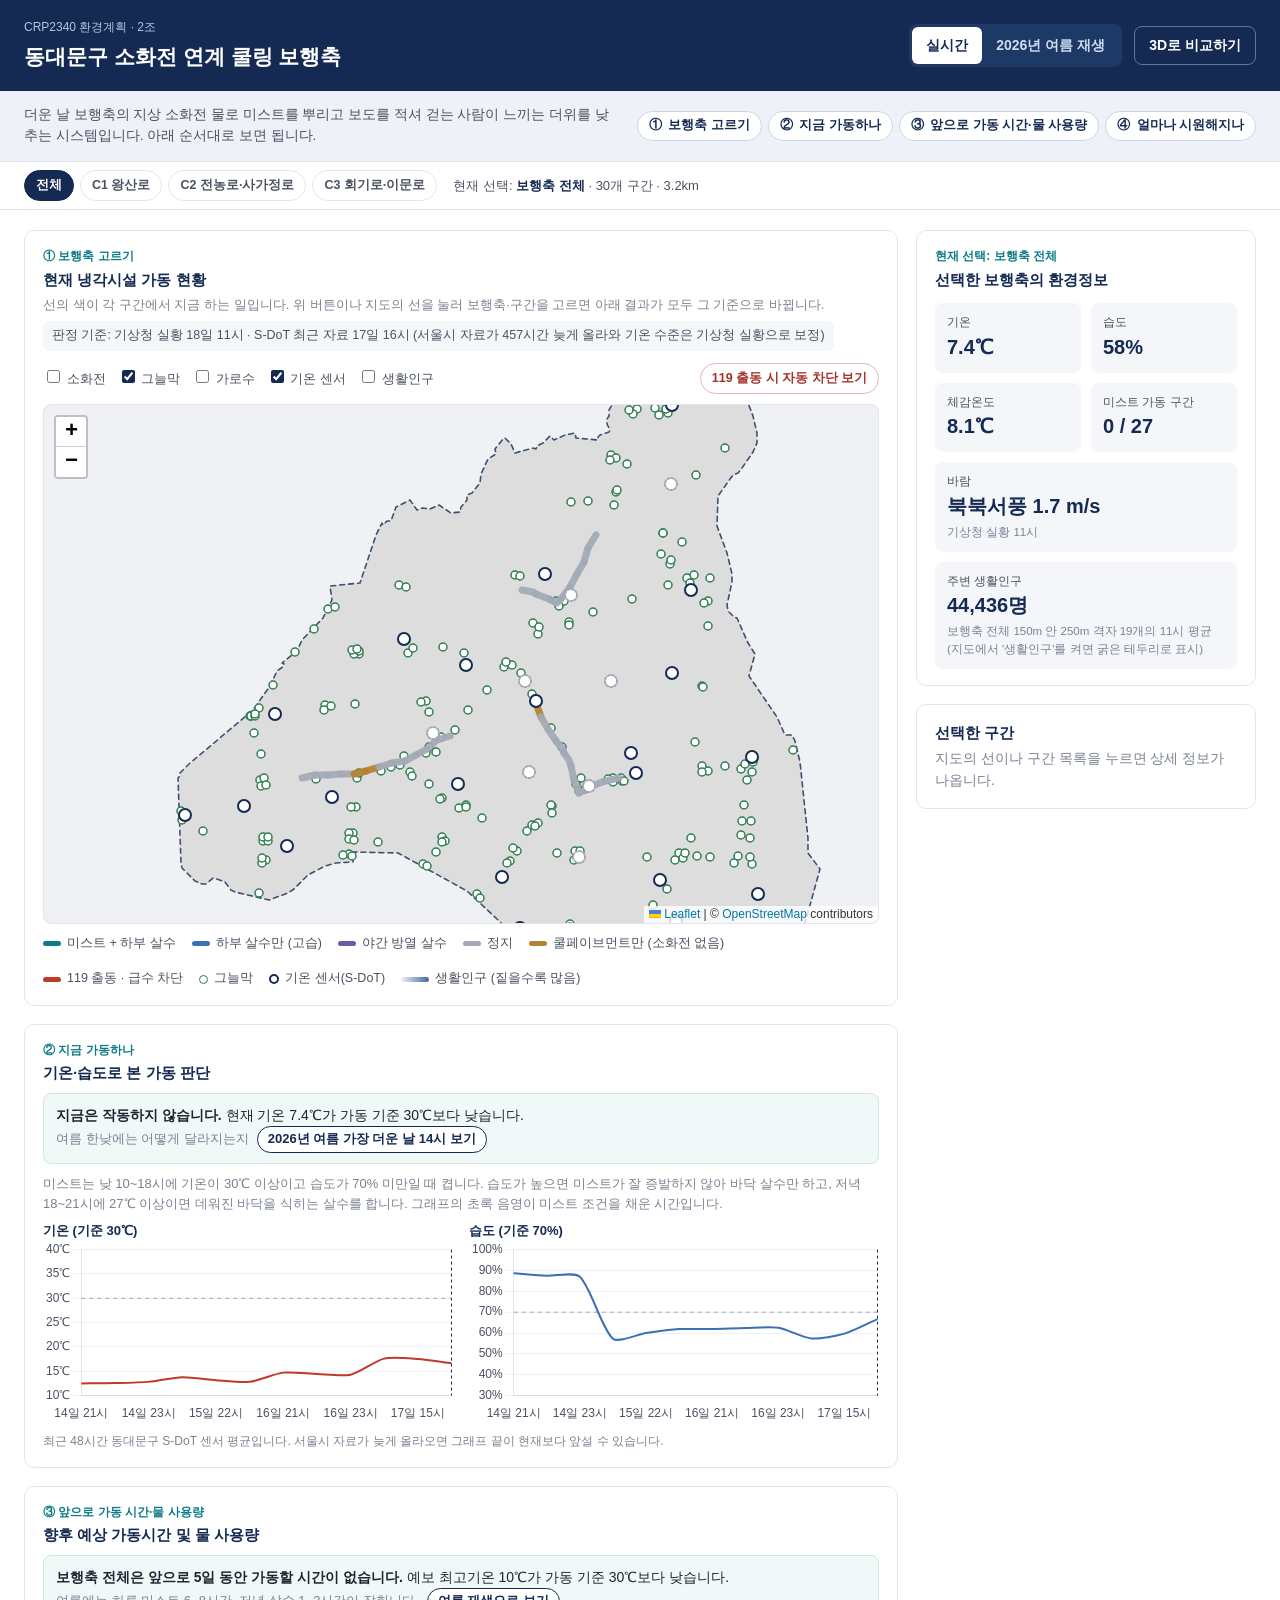
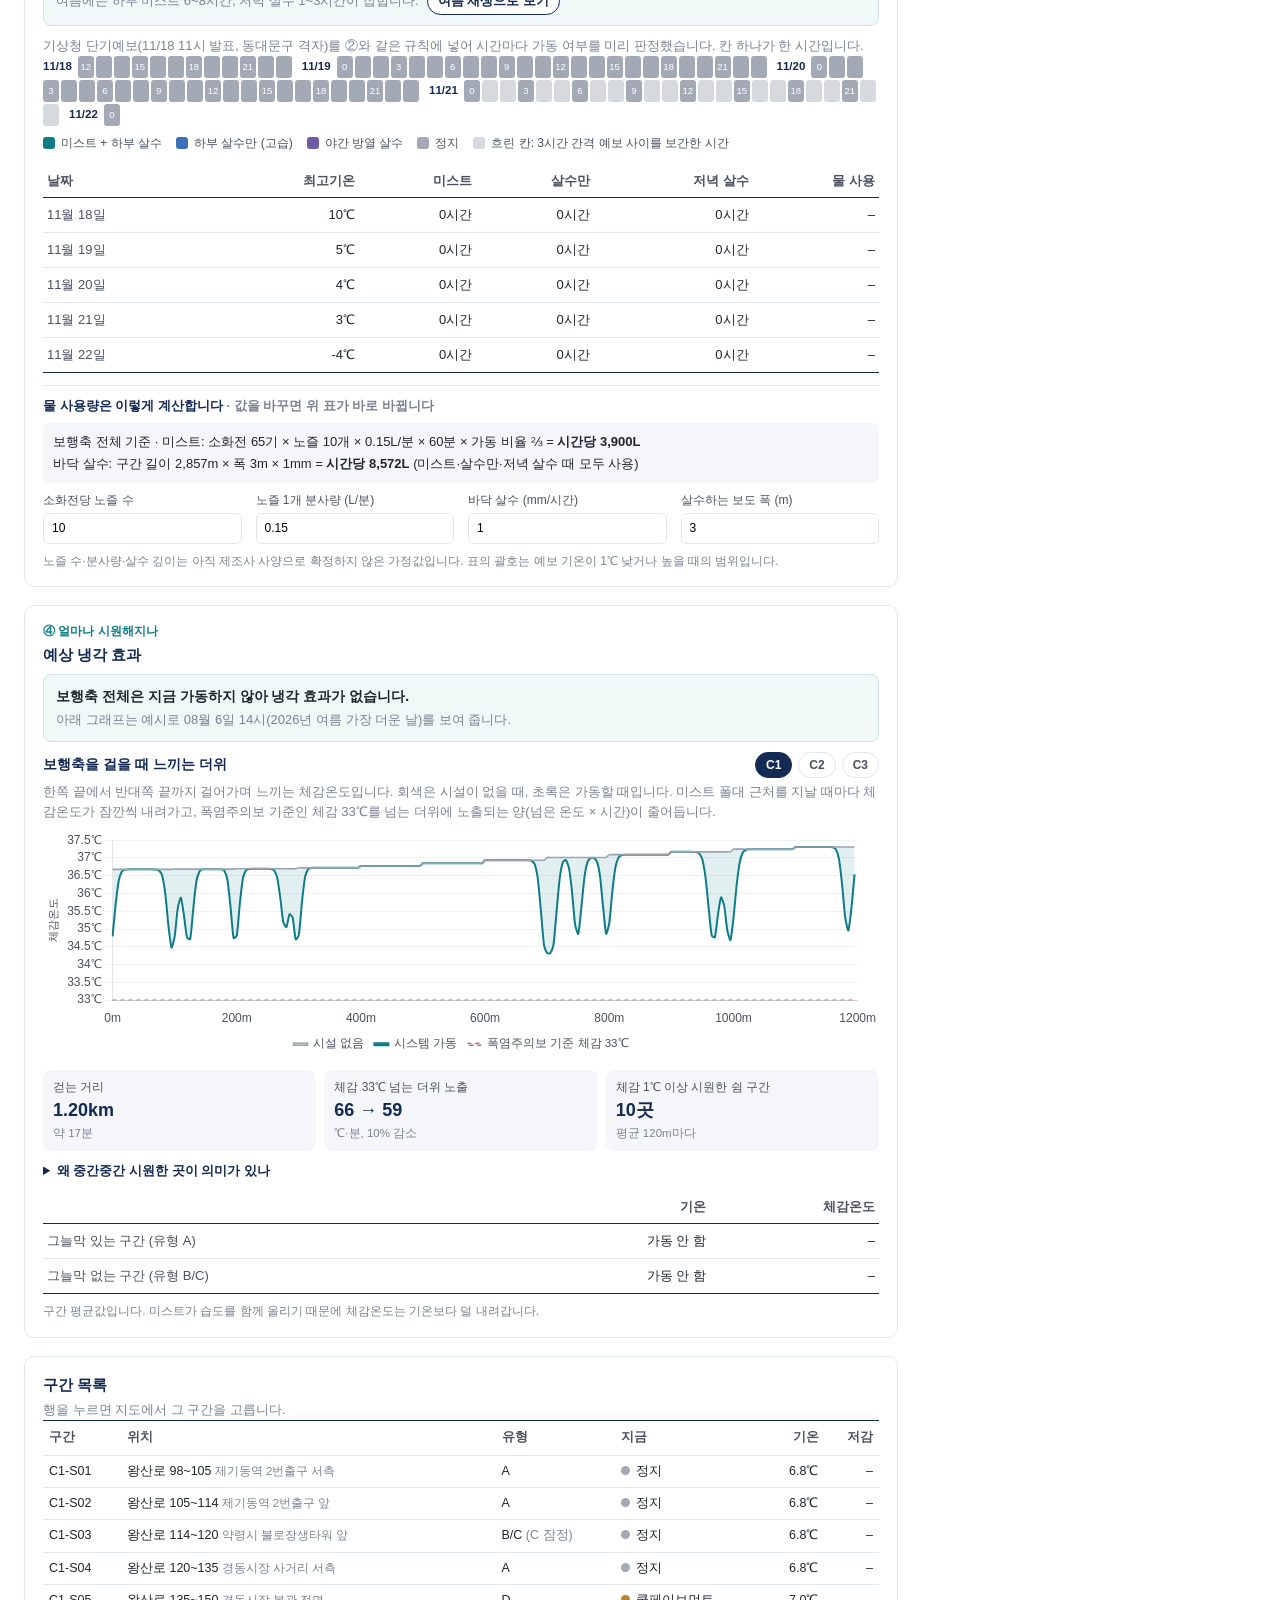
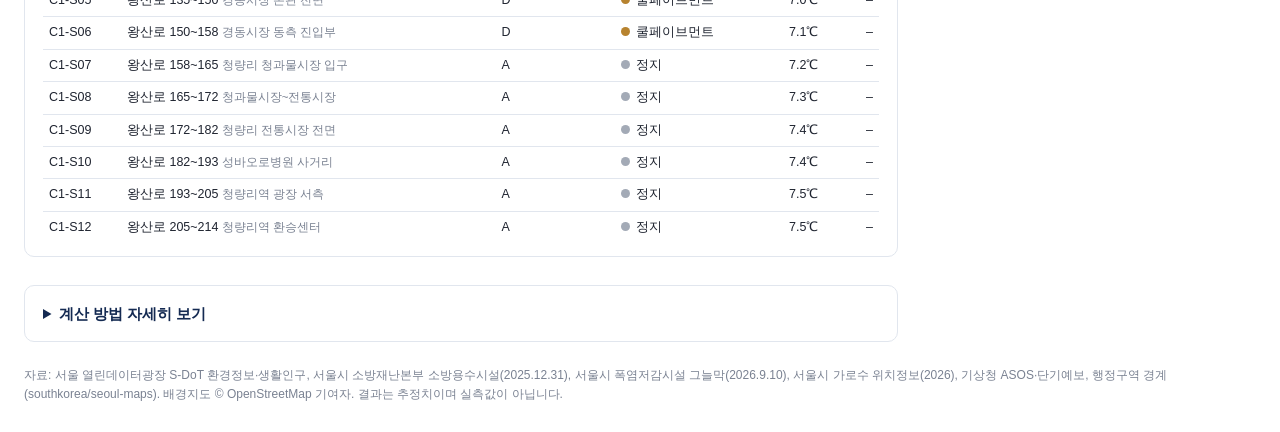
==== commit cbc75cd4: "Add files via upload" ====
--- a/index.html
+++ b/index.html
@@ -6,49 +6,70 @@
   <title>동대문구 쿨링 보행축 운전 현황</title>
   <link rel="stylesheet" href="https://cdn.jsdelivr.net/gh/orioncactus/pretendard@v1.3.9/dist/web/static/pretendard.min.css">
   <link rel="stylesheet" href="assets/vendor/leaflet/leaflet.css">
-  <link rel="stylesheet" href="assets/style.css?v=20261115">
+  <link rel="stylesheet" href="assets/style.css?v=20261118">
 </head>
 <body>
   <header class="top">
     <div class="top-inner">
       <div>
         <p class="eyebrow">CRP2340 환경계획 · 2조</p>
-        <h1>동대문구 소화전 연계 쿨링 보행축 운전 현황</h1>
+        <h1>동대문구 소화전 연계 쿨링 보행축</h1>
       </div>
       <div class="top-actions">
         <div class="switch" role="tablist" aria-label="자료 선택">
-          <button id="tab-live" class="on" role="tab" aria-selected="true">실시간 S-DoT</button>
+          <button id="tab-live" class="on" role="tab" aria-selected="true">실시간</button>
           <button id="tab-replay" role="tab" aria-selected="false">2026년 여름 재생</button>
         </div>
-        <a class="link-3d" href="3d.html">3D 비교 보기</a>
+        <a class="link-3d" href="3d.html">3D로 비교하기</a>
       </div>
     </div>
   </header>
 
+  <section class="intro">
+    <div class="intro-inner">
+      <p class="intro-lead">더운 날 보행축의 지상 소화전 물로 미스트를 뿌리고 보도를 적셔 걷는 사람이 느끼는 더위를 낮추는 시스템입니다. 아래 순서대로 보면 됩니다.</p>
+      <ol class="steps">
+        <li><a href="#s1"><b>①</b> 보행축 고르기</a></li>
+        <li><a href="#s2"><b>②</b> 지금 가동하나</a></li>
+        <li><a href="#s3"><b>③</b> 앞으로 가동 시간·물 사용량</a></li>
+        <li><a href="#s4"><b>④</b> 얼마나 시원해지나</a></li>
+      </ol>
+    </div>
+  </section>
+
+  <div class="selbar" id="selbar">
+    <div class="selbar-inner">
+      <div class="seg-btns" id="focus-btns">
+        <button data-c="all" class="on">전체</button>
+        <button data-c="C1">C1 왕산로</button>
+        <button data-c="C2">C2 전농로·사가정로</button>
+        <button data-c="C3">C3 회기로·이문로</button>
+      </div>
+      <p class="sel-now" id="sel-now"></p>
+    </div>
+  </div>
+
   <main class="layout">
     <section class="col-main">
-      <div class="card map-card">
+      <!-- ① -->
+      <div class="card map-card" id="s1">
         <div class="card-head">
           <div>
-            <h2 id="map-title">보행축 구간별 운전 판정</h2>
-            <p id="stamp" class="muted">자료를 불러오는 중입니다.</p>
-          </div>
+            <p class="step-tag">① 보행축 고르기</p>
+            <h2>현재 냉각시설 가동 현황</h2>
+            <p class="muted desc">선의 색이 각 구간에서 지금 하는 일입니다. 위 버튼이나 지도의 선을 눌러 보행축·구간을 고르면 아래 결과가 모두 그 기준으로 바뀝니다.</p>
+            <p id="stamp" class="stamp">자료를 불러오는 중입니다.</p>
+          </div>
+        </div>
+        <div class="map-tools">
           <div class="layers">
             <label><input type="checkbox" id="lyr-hyd"> 소화전</label>
             <label><input type="checkbox" id="lyr-shade" checked> 그늘막</label>
             <label><input type="checkbox" id="lyr-tree"> 가로수</label>
-            <label><input type="checkbox" id="lyr-sdot" checked> S-DoT</label>
+            <label><input type="checkbox" id="lyr-sdot" checked> 기온 센서</label>
             <label><input type="checkbox" id="lyr-pop"> 생활인구</label>
           </div>
-        </div>
-        <div class="map-tools">
-          <div class="seg-btns" id="focus-btns">
-            <button data-c="all" class="on">전체</button>
-            <button data-c="C1">C1 왕산로</button>
-            <button data-c="C2">C2 전농로·사가정로</button>
-            <button data-c="C3">C3 회기로·이문로</button>
-          </div>
-          <button id="fire-btn" class="btn-ghost" title="지도를 눌러 출동 지점을 지정합니다">119 출동 가정</button>
+          <button id="fire-btn" class="btn-ghost" title="지도를 눌러 출동 지점을 지정합니다">119 출동 시 자동 차단 보기</button>
         </div>
         <p id="fire-note" class="fire-note" hidden></p>
         <div id="map"></div>
@@ -56,6 +77,7 @@
       </div>
 
       <div class="card" id="replay-ctrl" hidden>
+        <p class="step-tag">여름 재생</p>
         <div class="ctrl-row">
           <label class="field">날짜
             <select id="day-select"></select>
@@ -68,109 +90,126 @@
           </div>
           <button id="play" class="btn">재생</button>
         </div>
-      </div>
-
-      <div class="card">
-        <div class="card-head">
-          <div>
-            <h2 id="chart-title">시간대별 기온과 상대습도</h2>
-            <p class="muted" id="chart-note">실선은 동대문구 S-DoT 평균, 점선은 기상청 서울(ASOS)입니다. 음영은 미스트 가동 조건(기온 30℃ 이상, 상대습도 70% 미만, 10~18시)을 충족한 시간입니다.</p>
-          </div>
-        </div>
+        <p class="muted small">재생을 누르면 한 시간씩 넘어가고, 자정이 지나면 다음 날로 이어집니다.</p>
+      </div>
+
+      <!-- ② -->
+      <div class="card" id="s2">
+        <p class="step-tag">② 지금 가동하나</p>
+        <h2>기온·습도로 본 가동 판단</h2>
+        <div class="answer" id="verdict"></div>
+        <p class="muted desc">미스트는 낮 10~18시에 기온이 30℃ 이상이고 습도가 70% 미만일 때 켭니다. 습도가 높으면 미스트가 잘 증발하지 않아 바닥 살수만 하고, 저녁 18~21시에 27℃ 이상이면 데워진 바닥을 식히는 살수를 합니다. 그래프의 초록 음영이 미스트 조건을 채운 시간입니다.</p>
         <div class="charts">
           <div class="chart-box"><canvas id="chart-t"></canvas></div>
           <div class="chart-box"><canvas id="chart-rh"></canvas></div>
         </div>
-      </div>
-
+        <p class="muted small" id="chart-note">실선은 동대문구 S-DoT 센서 평균, 점선은 기상청 서울 관측값입니다.</p>
+      </div>
+
+      <!-- ③ -->
       <div class="card" id="fc-card">
-        <div class="card-head">
-          <div>
-            <h2>기상청 예보 기반 운전·물 사용 예측</h2>
-            <p class="muted" id="fc-stamp">기상청 단기예보(동대문구 격자 61, 127)를 같은 운전 규칙에 넣어 시간별 운전 방식을 미리 판정합니다.</p>
-          </div>
-        </div>
+        <p class="step-tag">③ 앞으로 가동 시간·물 사용량</p>
+        <h2>향후 예상 가동시간 및 물 사용량</h2>
+        <div class="answer" id="fc-answer"></div>
+        <p class="muted desc" id="fc-stamp">기상청 단기예보를 ②와 같은 규칙에 넣어 시간마다 가동 여부를 미리 판정합니다.</p>
         <div id="fc-strip" class="fc-strip"></div>
         <div class="fc-legend" id="fc-legend"></div>
-        <table class="mini fc-table">
-          <thead><tr><th>날짜</th><th>최고기온</th><th>미스트</th><th>살수만</th><th>야간 살수</th><th>예상 물 사용</th></tr></thead>
+        <div class="fc-wrap"><table class="mini fc-table">
+          <thead><tr><th>날짜</th><th>최고기온</th><th>미스트</th><th>살수만</th><th>저녁 살수</th><th>물 사용</th></tr></thead>
           <tbody id="fc-body"><tr><td colspan="6" class="muted">예보 자료를 기다리는 중입니다.</td></tr></tbody>
-        </table>
-        <details class="assume">
-          <summary>물 사용량 가정값 조정</summary>
+        </table></div>
+        <div class="assume">
+          <p class="assume-head">물 사용량은 이렇게 계산합니다 <span class="muted">· 값을 바꾸면 위 표가 바로 바뀝니다</span></p>
+          <p class="formula" id="w-formula"></p>
           <div class="assume-grid">
             <label>소화전당 노즐 수 <input type="number" id="w-noz" min="1" max="40" step="1"></label>
-            <label>노즐 분사량 (L/분) <input type="number" id="w-lpm" min="0.02" max="1" step="0.01"></label>
-            <label>하부 살수 (mm/시간) <input type="number" id="w-mm" min="0" max="5" step="0.1"></label>
-            <label>살수 보도폭 (m) <input type="number" id="w-sw" min="1" max="8" step="0.5"></label>
-          </div>
-          <p class="muted small">미스트는 노즐 수 × 분사량 × 10분 가동 · 5분 정지, 하부 살수는 구간 연장 × 보도폭 × 살수 깊이(1mm = 1L/㎡)로 계산합니다. 괄호 안 범위는 예보 기온이 ±1℃ 달라질 때입니다.</p>
+            <label>노즐 1개 분사량 (L/분) <input type="number" id="w-lpm" min="0.02" max="1" step="0.01"></label>
+            <label>바닥 살수 (mm/시간) <input type="number" id="w-mm" min="0" max="5" step="0.1"></label>
+            <label>살수하는 보도 폭 (m) <input type="number" id="w-sw" min="1" max="8" step="0.5"></label>
+          </div>
+          <p class="muted small">노즐 수·분사량·살수 깊이는 아직 제조사 사양으로 확정하지 않은 가정값입니다. 표의 괄호는 예보 기온이 1℃ 낮거나 높을 때의 범위입니다.</p>
+        </div>
+      </div>
+
+      <!-- ④ -->
+      <div class="card" id="s4">
+        <p class="step-tag">④ 얼마나 시원해지나</p>
+        <h2>예상 냉각 효과</h2>
+        <div class="answer" id="eff-answer"></div>
+        <div class="route-head">
+          <h3>보행축을 걸을 때 느끼는 더위</h3>
+          <div class="seg-btns small-btns" id="route-btns">
+            <button data-c="C1">C1</button><button data-c="C2">C2</button><button data-c="C3">C3</button>
+          </div>
+        </div>
+        <p class="muted desc">한쪽 끝에서 반대쪽 끝까지 걸어가며 느끼는 체감온도입니다. 회색은 시설이 없을 때, 초록은 가동할 때입니다. 미스트 폴대 근처를 지날 때마다 체감온도가 잠깐씩 내려가고, 폭염주의보 기준인 체감 33℃를 넘는 더위에 노출되는 양(넘은 온도 × 시간)이 줄어듭니다.</p>
+        <div class="chart-box route-box"><canvas id="chart-route"></canvas></div>
+        <div class="route-stats" id="route-stats"></div>
+        <details class="more">
+          <summary>왜 중간중간 시원한 곳이 의미가 있나</summary>
+          <p>더운 길을 걷다 잠깐 시원한 곳을 지나면, 같은 온도라도 실제보다 더 쾌적하게 느낍니다. 이를 열적 쾌감 반응(thermal alliesthesia)이라 하며, 베이징 도심 보행 경로 실험에서 계절별로 확인됐습니다(Li 외, 2026). 여름 보행자에게 미스트를 뿌렸을 때 피부온도와 열감각이 바로 내려가는 반응도 실험으로 보고됐습니다(Gao 외, 2023). 이 화면의 노출량 지표는 체감 33℃를 넘은 정도를 걷는 시간 동안 더한 값으로, 쉼 구간이 얼마나 자주 나타나는지를 함께 보여 줍니다.</p>
+          <p class="muted small">Li, Y. 외 (2026). Thermal comfort on the move: Understanding thermal alliesthesia on urban walking routes. <i>Building and Environment</i>, 295, 114434. · Gao, Y. 외 (2023). Effect of water mist stimulation on dynamic thermal response of pedestrians in summer. <i>Building and Environment</i>, 110988.</p>
         </details>
-      </div>
-
-      <div class="card">
-        <div class="card-head">
-          <div>
-            <h2>구간 목록</h2>
-            <p class="muted">행을 누르면 지도에서 해당 구간을 선택합니다.</p>
-          </div>
-        </div>
+        <table class="mini eff-table">
+          <thead><tr><th></th><th>기온</th><th>체감온도</th></tr></thead>
+          <tbody>
+            <tr><td>그늘막 있는 구간 (유형 A)</td><td id="e-ab-t">–</td><td id="e-ab-a">–</td></tr>
+            <tr><td>그늘막 없는 구간 (유형 B/C)</td><td id="e-c-t">–</td><td id="e-c-a">–</td></tr>
+          </tbody>
+        </table>
+        <p class="muted small">구간 평균값입니다. 미스트가 습도를 함께 올리기 때문에 체감온도는 기온보다 덜 내려갑니다.</p>
+      </div>
+
+      <div class="card" id="seg-list">
+        <h2>구간 목록</h2>
+        <p class="muted desc">행을 누르면 지도에서 그 구간을 고릅니다.</p>
         <div class="table-wrap">
           <table class="seg-table">
-            <thead><tr><th>구간</th><th>위치</th><th>유형</th><th>판정</th><th>기온</th><th>기온 저감</th></tr></thead>
+            <thead><tr><th>구간</th><th>위치</th><th>유형</th><th>지금</th><th>기온</th><th>저감</th></tr></thead>
             <tbody id="seg-body"></tbody>
           </table>
         </div>
       </div>
+
+      <details class="card more method">
+        <summary>계산 방법 자세히 보기</summary>
+        <p><b>구간 기온·습도</b> 동대문구 S-DoT 센서 30대 가운데 정상값을 낸 센서의 값을, 가까운 센서일수록 크게 반영하는 방식(거리 역가중)으로 각 구간에 나눠 줍니다. 서울시 S-DoT 자료가 3시간 넘게 늦게 올라오면, 기상청 초단기실황의 현재 기온·습도를 쓰고 센서 사이의 차이만 S-DoT에서 가져옵니다.</p>
+        <p><b>미스트 기온 저감</b> 물이 증발하며 공기를 식힐 수 있는 최대폭은 기온과 습구온도(젖은 온도계 온도)의 차이입니다. 여기에 실제로 증발하는 비율(그늘 0.34, 그늘 없음 0.27)과 10분 가동·5분 정지 비율을 곱해 보수적으로 잡았습니다.</p>
+        <p><b>체감온도</b> 기상청 여름철 체감온도식을 씁니다. 미스트는 기온을 낮추지만 습도를 올리므로, 습구온도가 그대로라고 보고 다시 계산합니다.</p>
+        <p><b>보행 경로 효과</b> 35m 안 지상 소화전을 보행축 선 위로 옮긴 지점을 미스트 폴대로 보고, 폴대 주변 반경 10m의 평균 저감이 위 구간 평균값과 같도록 냉기 분포를 정했습니다. 한 지점의 저감은 기온−습구온도 차의 50%를 넘지 않게 제한했습니다. 걷는 속도는 1.2m/s입니다.</p>
+        <p><b>구간 유형</b> 지상 소화전(35m 이내)과 기존 그늘막(45m 이내) 좌표로 판정했습니다. 그늘막이 없는 8개 구간은 보도 폭을 재기 전까지 B/C를 확정하지 않습니다.</p>
+        <p class="muted small" id="src-note"></p>
+      </details>
     </section>
 
     <aside class="col-side">
-      <div class="card">
-        <h2>보행축 평균</h2>
+      <div class="card sticky">
+        <p class="step-tag" id="side-tag">선택한 보행축</p>
+        <h2>선택한 보행축의 환경정보</h2>
         <div class="kpis">
           <div class="kpi"><span class="k-label">기온</span><span class="k-val" id="k-ta">–</span></div>
-          <div class="kpi"><span class="k-label">상대습도</span><span class="k-val" id="k-rh">–</span></div>
-          <div class="kpi"><span class="k-label">습구온도</span><span class="k-val" id="k-tw">–</span></div>
+          <div class="kpi"><span class="k-label">습도</span><span class="k-val" id="k-rh">–</span></div>
+          <div class="kpi"><span class="k-label">체감온도</span><span class="k-val" id="k-app">–</span></div>
           <div class="kpi"><span class="k-label">미스트 가동 구간</span><span class="k-val" id="k-on">–</span></div>
           <div class="kpi wide"><span class="k-label">바람</span><span class="k-val" id="k-wind">–</span><span class="k-sub" id="k-wind-note"></span></div>
-          <div class="kpi wide"><span class="k-label">보행축 주변 생활인구</span><span class="k-val" id="k-pop">–</span><span class="k-sub" id="k-pop-note"></span></div>
-        </div>
-        <p class="verdict" id="verdict"></p>
-      </div>
-
-      <div class="card">
-        <h2>예상 저감 효과</h2>
-        <table class="mini">
-          <thead><tr><th></th><th>기온</th><th>체감온도</th></tr></thead>
-          <tbody>
-            <tr><td>그늘막 구간 (유형 A)</td><td id="e-ab-t">–</td><td id="e-ab-a">–</td></tr>
-            <tr><td>노출 구간 (유형 B/C)</td><td id="e-c-t">–</td><td id="e-c-a">–</td></tr>
-          </tbody>
-        </table>
-        <p class="muted small">미스트 가동 시에만 산정합니다. 유형 B/C는 아직 그늘막이 없으므로 노출 효율(0.27)로 보수적으로 계산합니다. 체감온도 저감폭이 기온 저감폭보다 작은 것은 미스트가 습도를 함께 올리기 때문입니다.</p>
+          <div class="kpi wide"><span class="k-label">주변 생활인구</span><span class="k-val" id="k-pop">–</span><span class="k-sub" id="k-pop-note"></span></div>
+        </div>
       </div>
 
       <div class="card" id="seg-card">
-        <h2>선택 구간</h2>
-        <div id="seg-detail" class="muted">지도나 구간 목록에서 구간을 누르면 상세 정보가 표시됩니다.</div>
-      </div>
-
-      <div class="card note">
-        <h2>산정 방법</h2>
-        <p>구간 기온·습도는 정상값을 낸 S-DoT 센서로부터 거리 역가중으로 보간합니다. 미스트 기온 저감은 습구온도 강하량(기온 − 습구온도)에 증발 효율(그늘 0.34, 노출 0.27)과 주기 운전 비율(10분 가동 · 5분 정지)을 곱해 보수적으로 추정하고, 체감온도는 기상청 여름철 체감온도식으로 다시 계산합니다.</p>
-        <p>구간 유형은 지상식 소화전(35m 이내)과 기존 그늘막(45m 이내) 좌표만으로 판정했습니다. 그늘막이 없는 8개 구간은 보도 유효폭을 로드뷰로 실측하기 전까지 B/C를 확정하지 않습니다.</p>
-        <p class="muted small" id="src-note"></p>
+        <h2>선택한 구간</h2>
+        <div id="seg-detail" class="muted">지도의 선이나 구간 목록을 누르면 상세 정보가 나옵니다.</div>
       </div>
     </aside>
   </main>
 
   <footer class="foot">
-    자료: 서울 열린데이터광장 S-DoT 환경정보·생활인구, 서울시 소방재난본부 소방용수시설(2025.12.31), 서울시 폭염저감시설 그늘막(2026.9.10), 서울시 가로수 위치정보(2026), 기상청 ASOS·단기예보. 배경지도 © OpenStreetMap 기여자. 시뮬레이션 결과는 추정치이며 실측값이 아닙니다.
+    자료: 서울 열린데이터광장 S-DoT 환경정보·생활인구, 서울시 소방재난본부 소방용수시설(2025.12.31), 서울시 폭염저감시설 그늘막(2026.9.10), 서울시 가로수 위치정보(2026), 기상청 ASOS·단기예보, 행정구역 경계(southkorea/seoul-maps). 배경지도 © OpenStreetMap 기여자. 결과는 추정치이며 실측값이 아닙니다.
   </footer>
 
   <script src="assets/vendor/leaflet/leaflet.js"></script>
   <script src="assets/vendor/chart.umd.js"></script>
-  <script src="assets/model.js?v=20261115"></script>
-  <script src="assets/app.js?v=20261115"></script>
+  <script src="assets/model.js?v=20261118"></script>
+  <script src="assets/app.js?v=20261118"></script>
 </body>
 </html>
--- a/assets/style.css
+++ b/assets/style.css
@@ -96,12 +96,14 @@
 
 .fc-strip { display: flex; flex-wrap: wrap; gap: 2px; align-items: center; }
 .fc-h { width: 16px; height: 22px; border-radius: 3px; font-size: 9.5px; color: #fff; display: inline-flex; align-items: center; justify-content: center; font-variant-numeric: tabular-nums; }
+.fc-h.interp, .fc-legend i.interp { opacity: 0.45; }
 .fc-day { font-size: 11.5px; font-weight: 700; color: var(--navy); margin: 0 4px 0 8px; }
 .fc-day:first-child { margin-left: 0; }
 .fc-legend { display: flex; gap: 14px; flex-wrap: wrap; margin: 8px 0 2px; font-size: 12px; color: var(--ink-2); }
 .fc-legend span { display: inline-flex; align-items: center; gap: 6px; }
 .fc-legend i { width: 12px; height: 12px; border-radius: 3px; display: inline-block; }
-.fc-table td:last-child, .fc-table th:last-child { min-width: 150px; }
+.fc-table td, .fc-table th { white-space: nowrap; }
+.fc-wrap { overflow-x: auto; }
 .assume { margin-top: 10px; font-size: 13px; color: var(--ink-2); }
 .assume summary { cursor: pointer; font-weight: 600; color: var(--navy); }
 .assume-grid { display: grid; grid-template-columns: repeat(auto-fit, minmax(150px, 1fr)); gap: 8px 14px; margin-top: 8px; }
@@ -120,9 +122,87 @@
 table.seg-table tbody tr.sel { background: #E8EEF8; }
 .dot { display: inline-block; width: 9px; height: 9px; border-radius: 50%; margin-right: 6px; vertical-align: 0; }
 
+/* ---- 안내·단계 ---- */
+.intro { background: #EEF2F8; border-bottom: 1px solid var(--line); }
+.intro-inner { max-width: 1320px; margin: 0 auto; padding: 14px 24px; display: flex; gap: 10px 24px; align-items: center; flex-wrap: wrap; }
+.intro-lead { flex: 1 1 380px; color: var(--ink-2); font-size: 13.5px; }
+.steps { list-style: none; display: flex; gap: 6px; margin: 0; padding: 0; flex-wrap: wrap; }
+.steps a { display: inline-block; text-decoration: none; color: var(--navy); background: #fff; border: 1px solid #CCD6E6; border-radius: 999px; padding: 4px 11px; font-size: 12.5px; font-weight: 600; }
+.steps b { margin-right: 3px; }
+.selbar { position: sticky; top: 0; z-index: 1000; background: rgba(255,255,255,0.96); border-bottom: 1px solid var(--line); backdrop-filter: blur(4px); }
+.selbar-inner { max-width: 1320px; margin: 0 auto; padding: 8px 24px; display: flex; gap: 8px 16px; align-items: center; flex-wrap: wrap; }
+.sel-now { font-size: 13px; color: var(--ink-2); }
+.sel-now b { color: var(--navy); }
+.step-tag { font-size: 12px; font-weight: 700; color: var(--mist); margin-bottom: 2px; }
+.card h2 { margin-bottom: 4px; }
+.card h3 { font-size: 14px; color: var(--navy); margin: 0; }
+.desc { font-size: 13px; margin-top: 4px; }
+.stamp { font-size: 12.5px; color: var(--ink-2); margin-top: 6px; background: var(--panel); border-radius: 6px; padding: 5px 9px; display: inline-block; }
+.answer { font-size: 14px; color: var(--ink); background: #F1F8F8; border: 1px solid #CFE5E6; border-radius: 8px; padding: 10px 12px; margin: 8px 0 10px; line-height: 1.6; }
+.answer .muted { font-size: 13px; }
+.link-btn { font: inherit; font-size: 13px; font-weight: 600; color: var(--navy); background: #fff; border: 1px solid var(--navy); border-radius: 999px; padding: 2px 10px; margin-left: 4px; cursor: pointer; }
+.formula { font-size: 13px; color: var(--ink); background: var(--panel); border-radius: 6px; padding: 8px 10px; margin: 6px 0 8px; line-height: 1.7; }
+.assume { border-top: 1px solid var(--line); padding-top: 10px; margin-top: 12px; }
+.assume-head { font-weight: 600; color: var(--navy); font-size: 13px; }
+.route-head { display: flex; justify-content: space-between; align-items: center; gap: 8px; margin-top: 6px; flex-wrap: wrap; }
+.small-btns button { padding: 3px 10px; font-size: 12px; }
+.route-box { height: 230px; margin-top: 8px; }
+.route-stats { display: grid; grid-template-columns: repeat(3, 1fr); gap: 8px; margin-top: 10px; }
+.route-stats div { background: var(--panel); border-radius: 8px; padding: 8px 10px; display: flex; flex-direction: column; }
+.route-stats span { font-size: 12px; color: var(--ink-2); }
+.route-stats b { font-size: 18px; color: var(--navy); font-variant-numeric: tabular-nums; }
+.route-stats em { font-style: normal; font-size: 11.5px; color: var(--muted); }
+details.more { margin-top: 10px; font-size: 13px; color: var(--ink-2); }
+details.more summary { cursor: pointer; font-weight: 600; color: var(--navy); }
+details.more p { margin-top: 8px; }
+details.method summary { font-size: 15px; }
+.eff-table { margin-top: 14px; }
+.seg-sum { font-size: 13px; }
+.seg-now { font-size: 13px; margin-top: 6px; color: var(--ink-2); }
+.sticky { position: sticky; top: 56px; }
+
 @media (max-width: 980px) {
   .layout { grid-template-columns: 1fr; padding: 16px; }
   .charts { grid-template-columns: 1fr; }
   #map { height: 420px; }
+  .fc-table { font-size: 12px; }
+  .fc-table td .muted { display: block; }
   .top-inner { padding: 16px; }
-}
+  .intro-inner, .selbar-inner { padding-left: 16px; padding-right: 16px; }
+  .sticky { position: static; }
+}
+@media (max-width: 980px) {
+  .layout { display: flex; flex-direction: column; gap: 14px; }
+  .col-main, .col-side { display: contents; }
+  .layout > * , .col-main > *, .col-side > * { order: 10; }
+  #s1 { order: 1; } #replay-ctrl { order: 2; } .col-side .sticky { order: 3; } #s2 { order: 4; }
+  #fc-card { order: 5; } #s4 { order: 6; } #seg-list { order: 7; } #seg-card { order: 8; } .method { order: 9; }
+}
+td.nw, table.seg-table td:first-child { white-space: nowrap; }
+@media (max-width: 600px) {
+  .hide-m { display: none; }
+  table.seg-table { font-size: 12px; }
+  table.seg-table td, table.seg-table th { padding: 6px 4px; }
+  .fc-table th, .fc-table td { padding: 6px 3px; }
+  body { font-size: 13.5px; }
+  .top h1 { font-size: 18px; }
+  .top-actions { width: 100%; justify-content: space-between; }
+  .switch button { padding: 7px 10px; font-size: 13px; }
+  .card { padding: 14px; }
+  .layers { flex-wrap: wrap; gap: 4px 10px; }
+  .seg-btns button { font-size: 12px; padding: 4px 9px; }
+  .selbar-inner { padding-top: 6px; padding-bottom: 6px; gap: 4px; }
+  .sel-now { font-size: 12px; }
+  .route-stats { grid-template-columns: 1fr; }
+  .route-stats div { flex-direction: row; align-items: baseline; gap: 8px; flex-wrap: wrap; }
+  .route-stats b { font-size: 16px; }
+  .kpis { gap: 8px; }
+  .k-val { font-size: 18px; }
+  .ctrl-row { gap: 10px; }
+  .field select { min-width: 0; width: 100%; }
+  .field { width: 100%; }
+  .chart-box { height: 190px; }
+  #map { height: 360px; }
+  table.seg-table td.loc { min-width: 130px; }
+  #seg-detail dl { grid-template-columns: 88px 1fr; }
+}
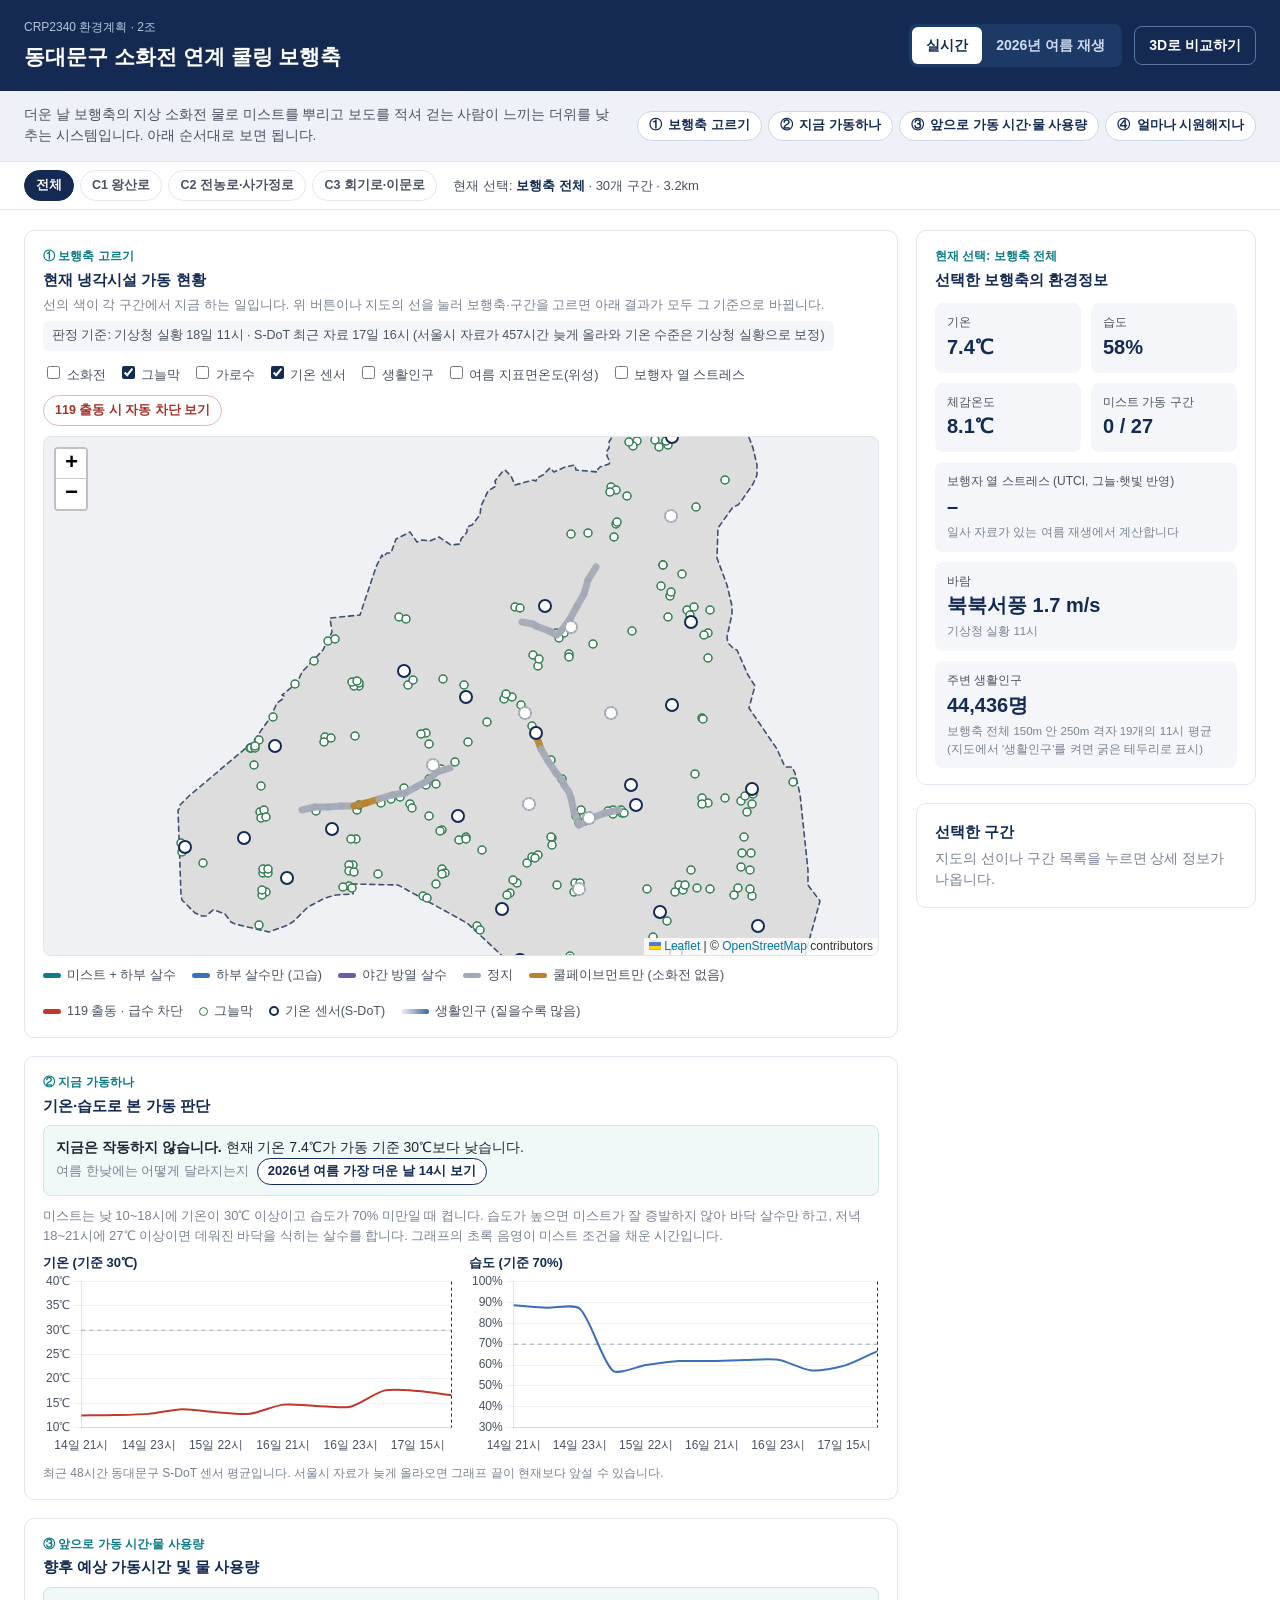
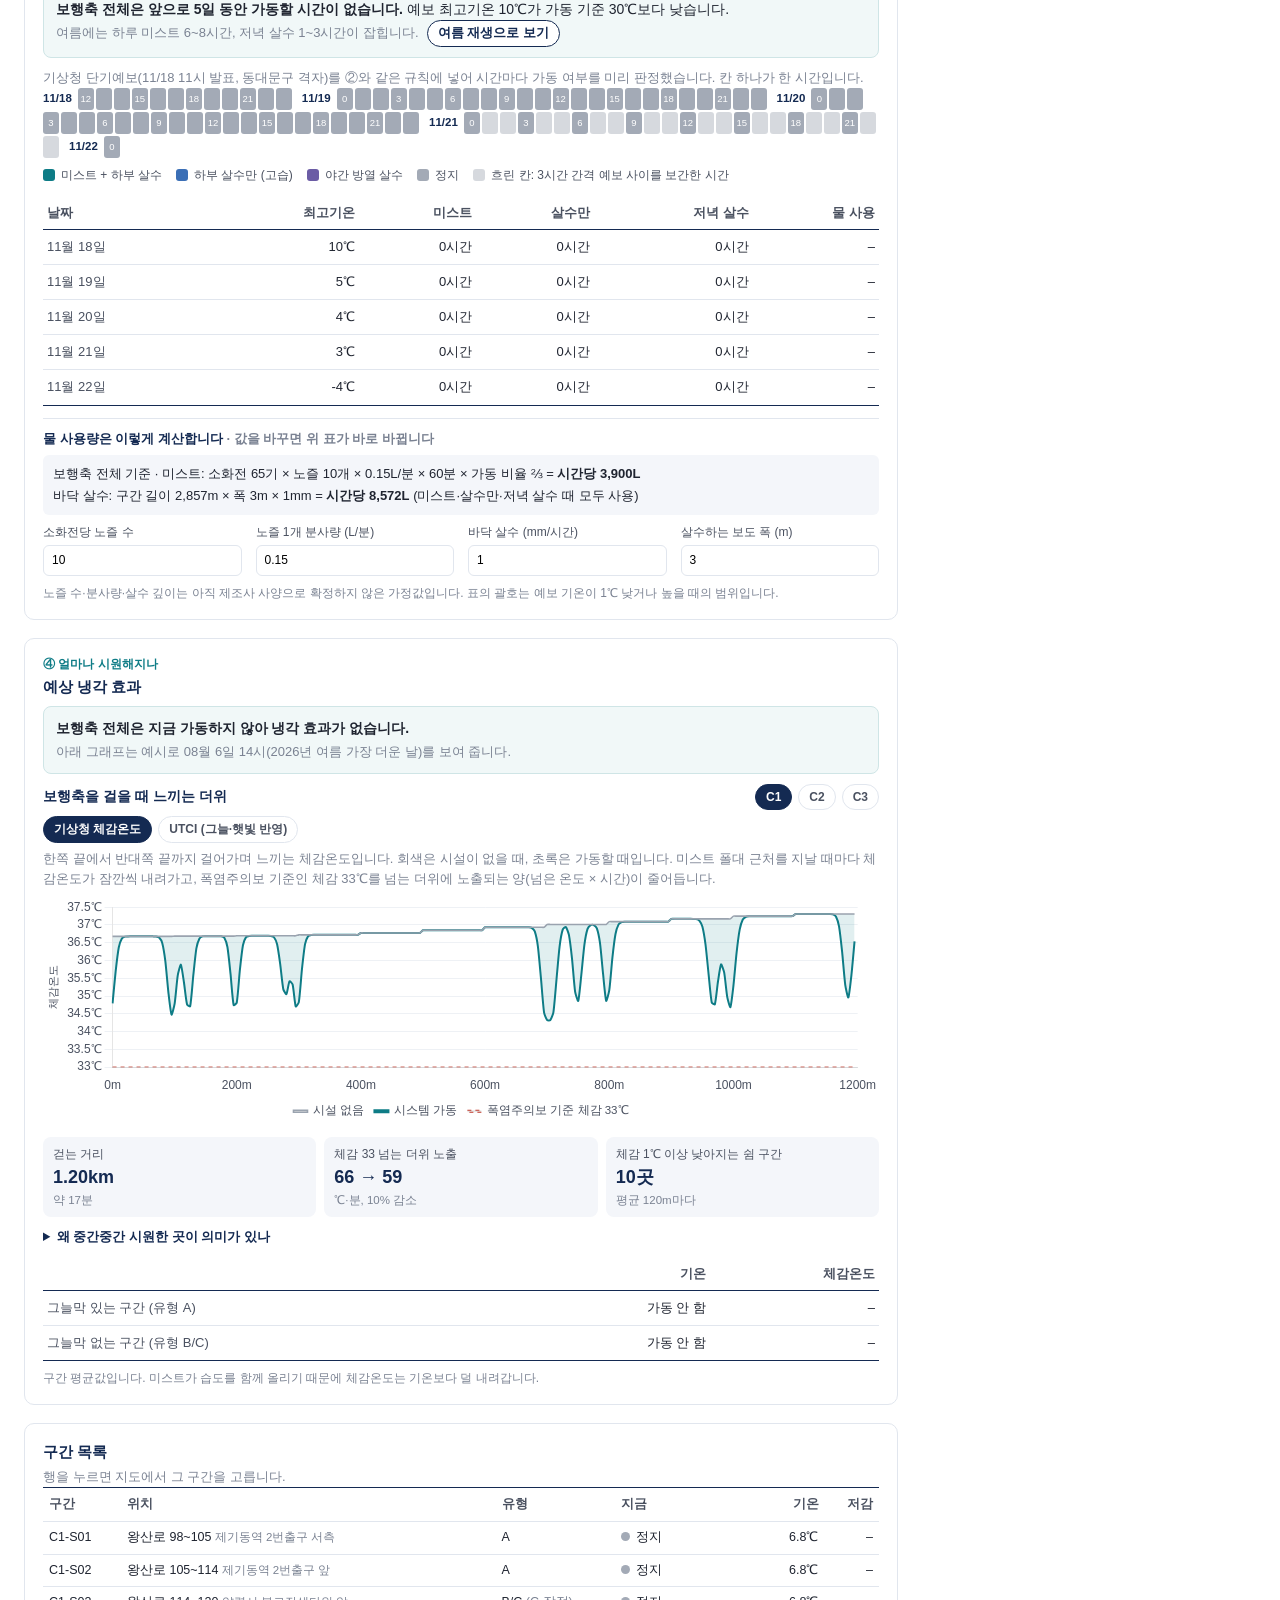
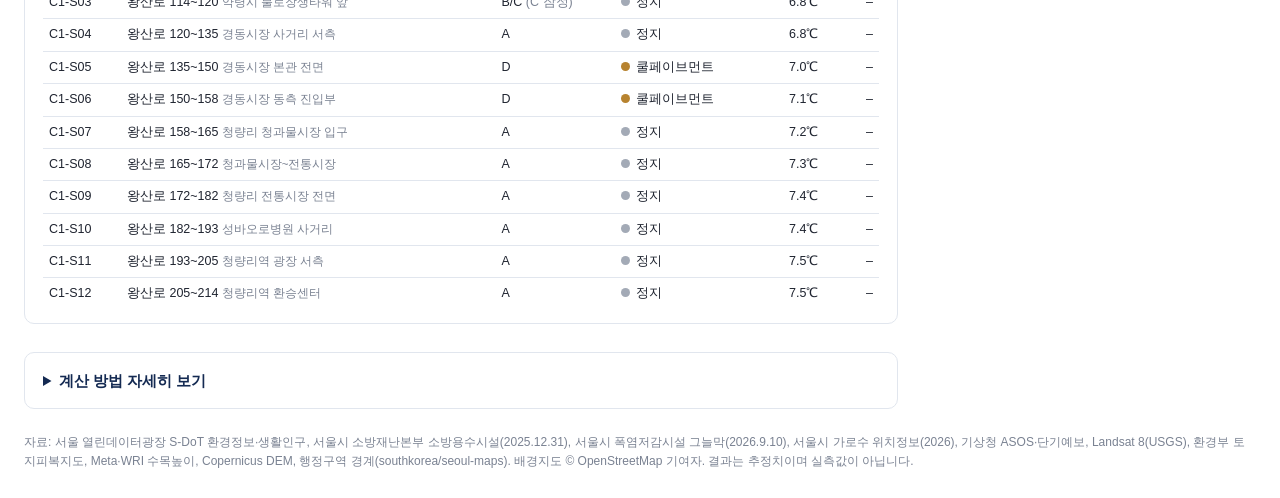
==== commit 01f76875: "Add files via upload" ====
--- a/index.html
+++ b/index.html
@@ -68,8 +68,20 @@
             <label><input type="checkbox" id="lyr-tree"> 가로수</label>
             <label><input type="checkbox" id="lyr-sdot" checked> 기온 센서</label>
             <label><input type="checkbox" id="lyr-pop"> 생활인구</label>
+            <label><input type="checkbox" id="lyr-lst"> 여름 지표면온도(위성)</label>
+            <label><input type="checkbox" id="lyr-utci"> 보행자 열 스트레스</label>
           </div>
           <button id="fire-btn" class="btn-ghost" title="지도를 눌러 출동 지점을 지정합니다">119 출동 시 자동 차단 보기</button>
+        </div>
+        <div class="sub-tools" id="lst-tools" hidden>
+          <span class="sub-lbl">지표면온도</span>
+          <div class="seg-btns small-btns" id="lst-dates"></div>
+          <span class="readout" id="lst-read">지도 위에 커서를 올리면 그 지점 값을 보여 줍니다.</span>
+        </div>
+        <div class="sub-tools" id="utci-tools" hidden>
+          <span class="sub-lbl">열 스트레스</span>
+          <div class="seg-btns small-btns" id="utci-mode"><button data-m="base" class="on">시설 없음</button><button data-m="on">시스템 가동</button></div>
+          <span class="readout" id="utci-read"></span>
         </div>
         <p id="fire-note" class="fire-note" hidden></p>
         <div id="map"></div>
@@ -142,7 +154,10 @@
             <button data-c="C1">C1</button><button data-c="C2">C2</button><button data-c="C3">C3</button>
           </div>
         </div>
-        <p class="muted desc">한쪽 끝에서 반대쪽 끝까지 걸어가며 느끼는 체감온도입니다. 회색은 시설이 없을 때, 초록은 가동할 때입니다. 미스트 폴대 근처를 지날 때마다 체감온도가 잠깐씩 내려가고, 폭염주의보 기준인 체감 33℃를 넘는 더위에 노출되는 양(넘은 온도 × 시간)이 줄어듭니다.</p>
+        <div class="seg-btns small-btns metric-btns" id="metric-btns">
+          <button data-m="app" class="on">기상청 체감온도</button><button data-m="utci">UTCI (그늘·햇빛 반영)</button>
+        </div>
+        <p class="muted desc" id="route-desc">한쪽 끝에서 반대쪽 끝까지 걸어가며 느끼는 체감온도입니다. 회색은 시설이 없을 때, 초록은 가동할 때입니다. 미스트 폴대 근처를 지날 때마다 체감온도가 잠깐씩 내려가고, 폭염주의보 기준인 체감 33℃를 넘는 더위에 노출되는 양(넘은 온도 × 시간)이 줄어듭니다.</p>
         <div class="chart-box route-box"><canvas id="chart-route"></canvas></div>
         <div class="route-stats" id="route-stats"></div>
         <details class="more">
@@ -177,6 +192,9 @@
         <p><b>미스트 기온 저감</b> 물이 증발하며 공기를 식힐 수 있는 최대폭은 기온과 습구온도(젖은 온도계 온도)의 차이입니다. 여기에 실제로 증발하는 비율(그늘 0.34, 그늘 없음 0.27)과 10분 가동·5분 정지 비율을 곱해 보수적으로 잡았습니다.</p>
         <p><b>체감온도</b> 기상청 여름철 체감온도식을 씁니다. 미스트는 기온을 낮추지만 습도를 올리므로, 습구온도가 그대로라고 보고 다시 계산합니다.</p>
         <p><b>보행 경로 효과</b> 35m 안 지상 소화전을 보행축 선 위로 옮긴 지점을 미스트 폴대로 보고, 폴대 주변 반경 10m의 평균 저감이 위 구간 평균값과 같도록 냉기 분포를 정했습니다. 한 지점의 저감은 기온−습구온도 차의 50%를 넘지 않게 제한했습니다. 걷는 속도는 1.2m/s입니다.</p>
+        <p><b>보행자 열 스트레스(UTCI)</b> 기온만 보는 체감온도와 달리, 햇빛과 뜨거운 바닥·벽에서 오는 복사열을 함께 따지는 국제 지표입니다. 계산은 SOLWEIG 모형(Lindberg 외, 2008)을 단순화해 했습니다. 먼저 건물 높이와 가로수로 2m 간격 그림자를 미리 계산했습니다(Ratti & Richens, 2004 방식, 7월 10일·8월 1일·8월 22일). 여기에 하늘이 보이는 정도(SVF), 환경부 토지피복지도(2014), 기상청 서울 관측소의 시간별 일사·지면온도를 더해 평균복사온도를 구했습니다. 끝으로 UTCI 근사식(Bröde 외, 2012)에 넣었습니다. 가로수 수관은 위성 AI 수목 높이 자료(Tolan 외, 2024)가 가로수를 4%만 잡아내서, 수종별 평균 지름과 높이를 가정해 그렸습니다. 바닥 살수 구간의 노면온도는 파리 실측(Hendel 외, 2015)을 근거로 7℃ 낮췄습니다. 일사 자료가 필요하므로 여름 재생에서만 계산합니다.</p>
+        <p><b>위성 지표면온도</b> Landsat 8 Collection 2 Level-2 지표면온도(30m)입니다. 동대문구가 구름 없이 찍힌 2026년 6월 16일·8월 3일 오전 11시 10분 영상만 썼고, 구름·그림자 표시 화소는 뺐습니다. 실시간 판단에는 쓰지 않고, 어디가 뜨거운지 보여 주는 배경 자료로만 씁니다.</p>
+        <p class="muted small">Lindberg, F., Holmer, B., Thorsson, S. (2008). SOLWEIG 1.0. <i>Int. J. Biometeorology</i> 52, 697–713. · Bröde, P. 외 (2012). Deriving the operational procedure for the UTCI. <i>Int. J. Biometeorology</i> 56, 481–494. · Ratti, C., Richens, P. (2004). Raster analysis of urban form. <i>Environment and Planning B</i> 31, 297–309. · Erbs, D.G. 외 (1982). <i>Solar Energy</i> 28, 293–302. · Tolan, J. 외 (2024). <i>Remote Sensing of Environment</i> 300, 113888. · Hendel, M. 외 (2015). <i>J. Sustain. Dev. Energy Water Environ. Syst.</i> 3(1), 1–11.</p>
         <p><b>구간 유형</b> 지상 소화전(35m 이내)과 기존 그늘막(45m 이내) 좌표로 판정했습니다. 그늘막이 없는 8개 구간은 보도 폭을 재기 전까지 B/C를 확정하지 않습니다.</p>
         <p class="muted small" id="src-note"></p>
       </details>
@@ -191,6 +209,7 @@
           <div class="kpi"><span class="k-label">습도</span><span class="k-val" id="k-rh">–</span></div>
           <div class="kpi"><span class="k-label">체감온도</span><span class="k-val" id="k-app">–</span></div>
           <div class="kpi"><span class="k-label">미스트 가동 구간</span><span class="k-val" id="k-on">–</span></div>
+          <div class="kpi wide"><span class="k-label">보행자 열 스트레스 (UTCI, 그늘·햇빛 반영)</span><span class="k-val" id="k-utci">–</span><span class="k-sub" id="k-utci-note"></span></div>
           <div class="kpi wide"><span class="k-label">바람</span><span class="k-val" id="k-wind">–</span><span class="k-sub" id="k-wind-note"></span></div>
           <div class="kpi wide"><span class="k-label">주변 생활인구</span><span class="k-val" id="k-pop">–</span><span class="k-sub" id="k-pop-note"></span></div>
         </div>
@@ -204,12 +223,14 @@
   </main>
 
   <footer class="foot">
-    자료: 서울 열린데이터광장 S-DoT 환경정보·생활인구, 서울시 소방재난본부 소방용수시설(2025.12.31), 서울시 폭염저감시설 그늘막(2026.9.10), 서울시 가로수 위치정보(2026), 기상청 ASOS·단기예보, 행정구역 경계(southkorea/seoul-maps). 배경지도 © OpenStreetMap 기여자. 결과는 추정치이며 실측값이 아닙니다.
+    자료: 서울 열린데이터광장 S-DoT 환경정보·생활인구, 서울시 소방재난본부 소방용수시설(2025.12.31), 서울시 폭염저감시설 그늘막(2026.9.10), 서울시 가로수 위치정보(2026), 기상청 ASOS·단기예보, Landsat 8(USGS), 환경부 토지피복지도, Meta·WRI 수목높이, Copernicus DEM, 행정구역 경계(southkorea/seoul-maps). 배경지도 © OpenStreetMap 기여자. 결과는 추정치이며 실측값이 아닙니다.
   </footer>
 
   <script src="assets/vendor/leaflet/leaflet.js"></script>
   <script src="assets/vendor/chart.umd.js"></script>
   <script src="assets/model.js?v=20261118"></script>
+  <script src="assets/utci.js?v=20261118"></script>
+  <script src="assets/thermal.js?v=20261118"></script>
   <script src="assets/app.js?v=20261118"></script>
 </body>
 </html>
--- a/assets/style.css
+++ b/assets/style.css
@@ -161,6 +161,15 @@
 .seg-now { font-size: 13px; margin-top: 6px; color: var(--ink-2); }
 .sticky { position: sticky; top: 56px; }
 
+.sub-tools { display: flex; align-items: center; gap: 6px 10px; flex-wrap: wrap; background: var(--panel); border-radius: 8px; padding: 6px 10px; margin-bottom: 8px; font-size: 12.5px; }
+.sub-tools[hidden] { display: none; }
+.sub-lbl { font-weight: 700; color: var(--navy); }
+.readout { display: flex; flex-wrap: wrap; gap: 4px 10px; align-items: center; color: var(--ink-2); }
+.mini-legend { display: inline-flex; flex-wrap: wrap; gap: 2px 8px; }
+.mini-legend span { display: inline-flex; align-items: center; gap: 4px; font-size: 11.5px; }
+.mini-legend i { width: 14px; height: 10px; border-radius: 2px; display: inline-block; }
+.metric-btns { margin: 6px 0 2px; }
+
 @media (max-width: 980px) {
   .layout { grid-template-columns: 1fr; padding: 16px; }
   .charts { grid-template-columns: 1fr; }
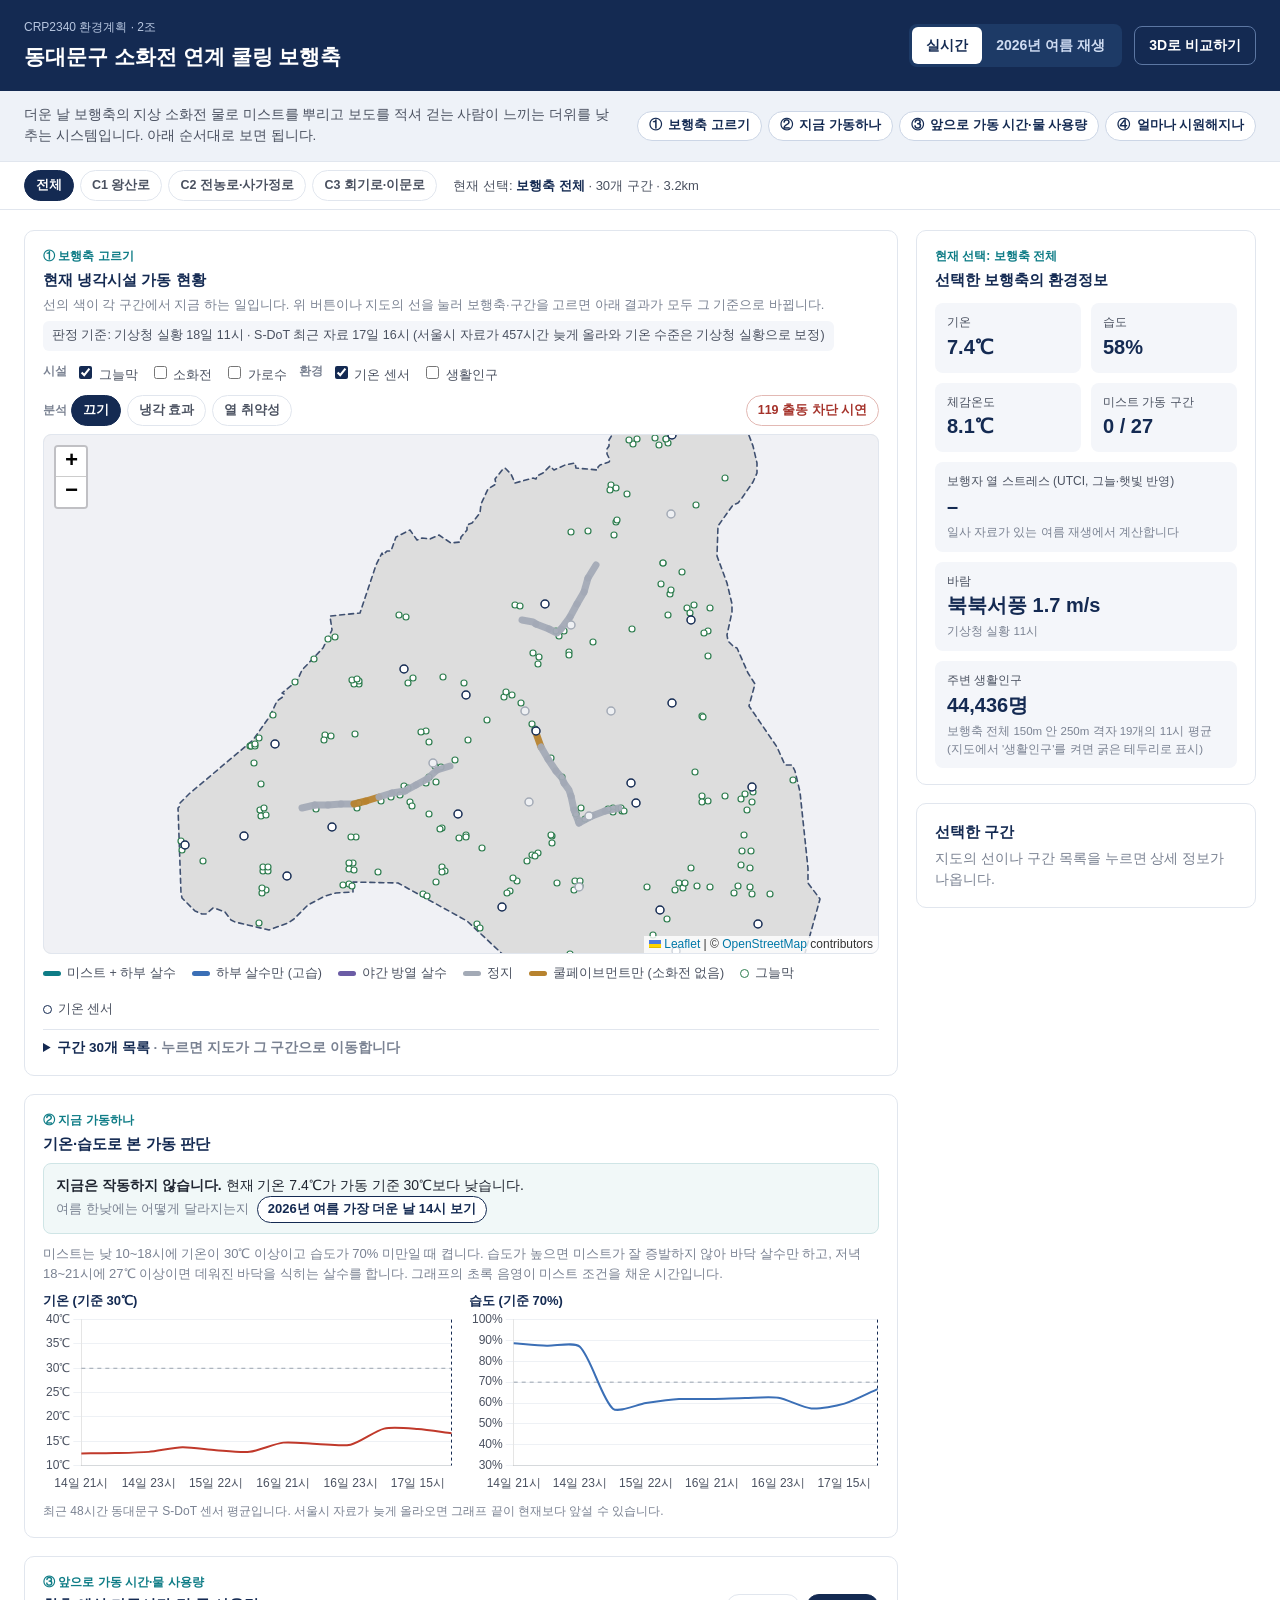
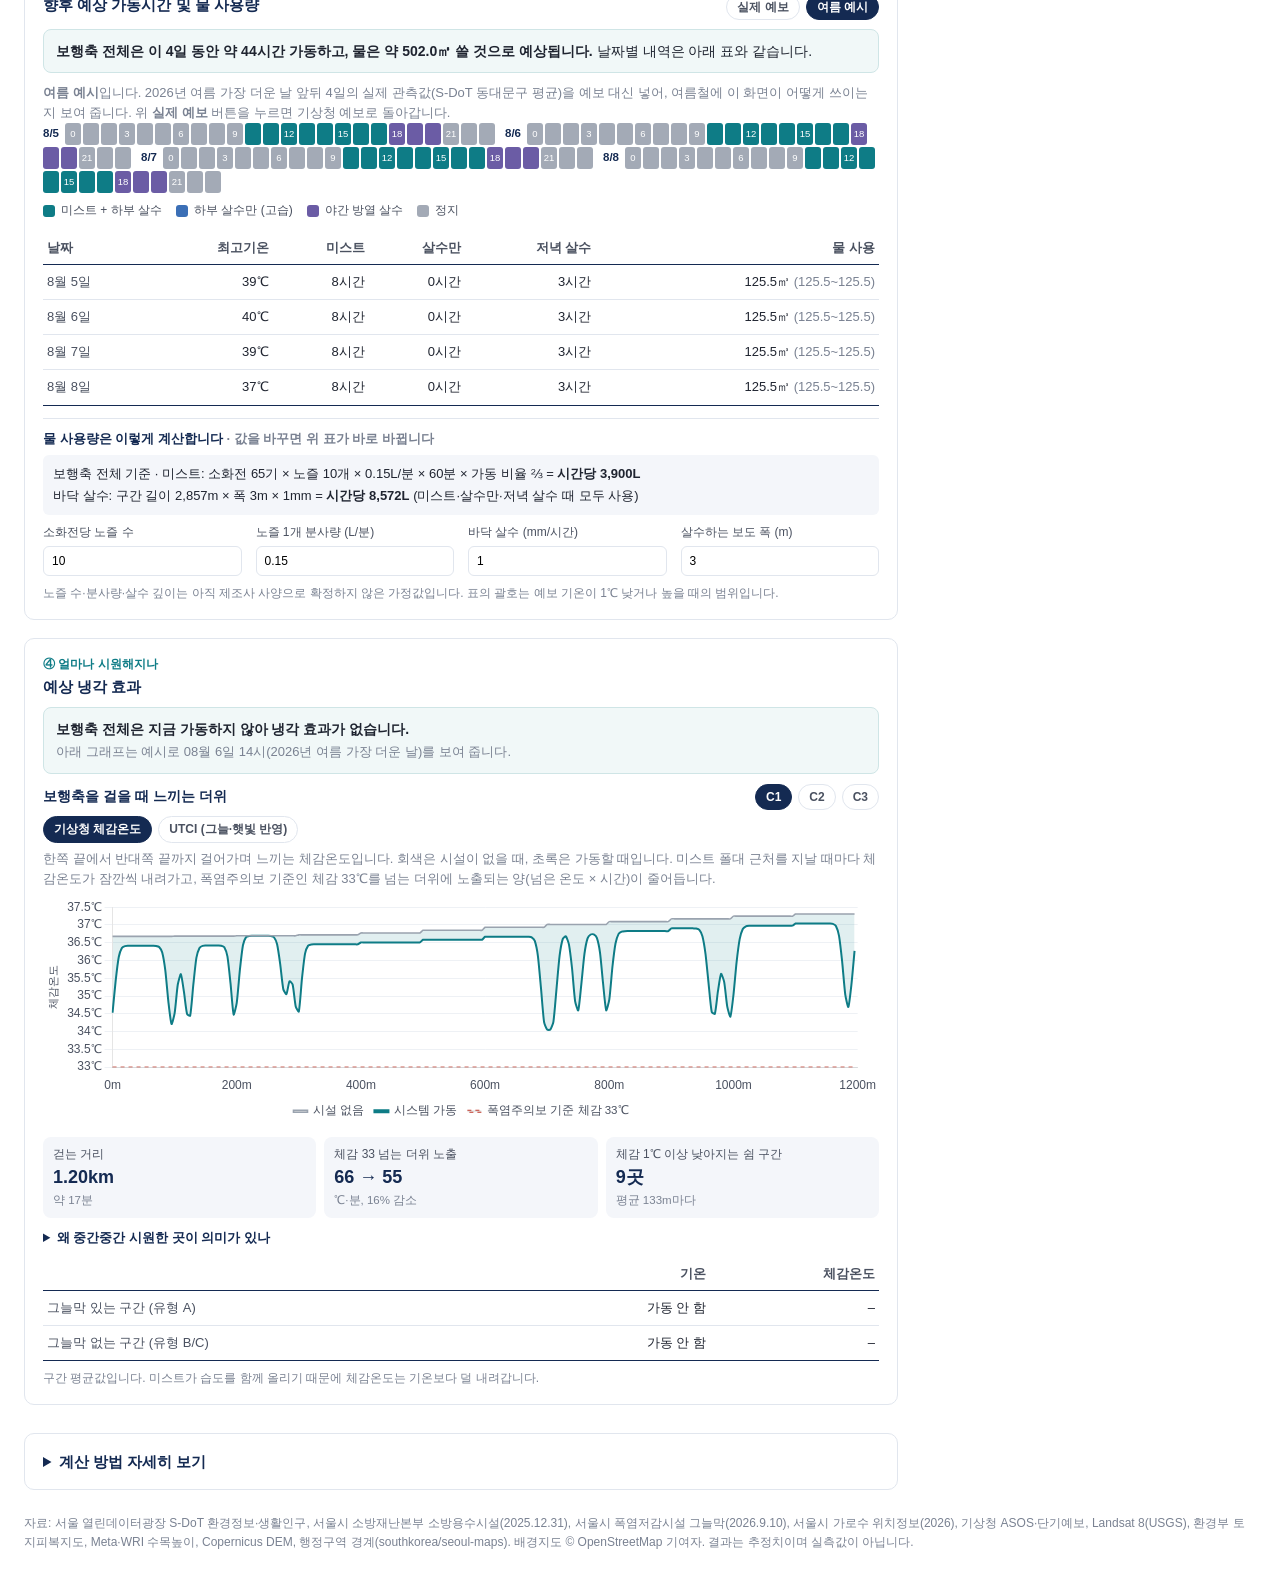
==== commit cd679b71: "Add files via upload" ====
--- a/index.html
+++ b/index.html
@@ -6,7 +6,7 @@
   <title>동대문구 쿨링 보행축 운전 현황</title>
   <link rel="stylesheet" href="https://cdn.jsdelivr.net/gh/orioncactus/pretendard@v1.3.9/dist/web/static/pretendard.min.css">
   <link rel="stylesheet" href="assets/vendor/leaflet/leaflet.css">
-  <link rel="stylesheet" href="assets/style.css?v=20261118">
+  <link rel="stylesheet" href="assets/style.css?v=20261120">
 </head>
 <body>
   <header class="top">
@@ -63,29 +63,46 @@
         </div>
         <div class="map-tools">
           <div class="layers">
+            <span class="grp">시설</span>
+            <label><input type="checkbox" id="lyr-shade" checked> 그늘막</label>
             <label><input type="checkbox" id="lyr-hyd"> 소화전</label>
-            <label><input type="checkbox" id="lyr-shade" checked> 그늘막</label>
             <label><input type="checkbox" id="lyr-tree"> 가로수</label>
+            <span class="grp">환경</span>
             <label><input type="checkbox" id="lyr-sdot" checked> 기온 센서</label>
             <label><input type="checkbox" id="lyr-pop"> 생활인구</label>
-            <label><input type="checkbox" id="lyr-lst"> 여름 지표면온도(위성)</label>
-            <label><input type="checkbox" id="lyr-utci"> 보행자 열 스트레스</label>
-          </div>
-          <button id="fire-btn" class="btn-ghost" title="지도를 눌러 출동 지점을 지정합니다">119 출동 시 자동 차단 보기</button>
-        </div>
-        <div class="sub-tools" id="lst-tools" hidden>
-          <span class="sub-lbl">지표면온도</span>
-          <div class="seg-btns small-btns" id="lst-dates"></div>
-          <span class="readout" id="lst-read">지도 위에 커서를 올리면 그 지점 값을 보여 줍니다.</span>
-        </div>
-        <div class="sub-tools" id="utci-tools" hidden>
-          <span class="sub-lbl">열 스트레스</span>
-          <div class="seg-btns small-btns" id="utci-mode"><button data-m="base" class="on">시설 없음</button><button data-m="on">시스템 가동</button></div>
-          <span class="readout" id="utci-read"></span>
+          </div>
+        </div>
+        <div class="analysis">
+          <span class="grp">분석</span>
+          <div class="seg-btns" id="ana-btns">
+            <button data-a="none" class="on">끄기</button>
+            <button data-a="cool">냉각 효과</button>
+            <button data-a="vuln">열 취약성</button>
+          </div>
+          <button id="fire-btn" class="btn-ghost" title="지도를 눌러 출동 지점을 지정합니다">119 출동 차단 시연</button>
+        </div>
+        <div class="sub-tools" id="cool-tools" hidden>
+          <div class="seg-btns small-btns" id="cool-mode"><button data-m="diff" class="on">저감량</button><button data-m="base">가동 전</button><button data-m="on">가동 후</button></div>
+          <span class="readout" id="cool-read"></span>
+        </div>
+        <div class="sub-tools" id="vuln-tools" hidden>
+          <div class="seg-btns small-btns" id="vuln-mode"><button data-m="v0" class="on">현재</button><button data-m="v1">시스템 도입 후</button><button data-m="diff">개선 효과</button></div>
+          <span class="readout" id="vuln-read"></span>
         </div>
         <p id="fire-note" class="fire-note" hidden></p>
         <div id="map"></div>
         <div class="legend" id="legend"></div>
+        <details class="seg-list" id="seg-list">
+          <summary>구간 30개 목록 <span class="muted">· 누르면 지도가 그 구간으로 이동합니다</span></summary>
+          <div class="prio-row"><span id="prio-top"></span><button class="link-btn" id="prio-sort">우선순위순 정렬</button></div>
+          <p class="muted small">시범 우선순위 = 열 취약성 × 한여름(가장 더운 날 14시) 가동 시 UTCI 저감 ÷ 구간 사업비. 덥고 사람이 몰리며, 효과가 크고, 비용이 적은 구간이 앞에 옵니다.</p>
+          <div class="table-wrap">
+            <table class="seg-table">
+              <thead><tr><th>구간</th><th>위치</th><th>유형</th><th>지금</th><th>기온</th><th>저감</th><th>우선</th></tr></thead>
+              <tbody id="seg-body"></tbody>
+            </table>
+          </div>
+        </details>
       </div>
 
       <div class="card" id="replay-ctrl" hidden>
@@ -119,9 +136,10 @@
       </div>
 
       <!-- ③ -->
-      <div class="card" id="fc-card">
+      <div class="card" id="s3">
         <p class="step-tag">③ 앞으로 가동 시간·물 사용량</p>
-        <h2>향후 예상 가동시간 및 물 사용량</h2>
+        <div class="h2-row"><h2>향후 예상 가동시간 및 물 사용량</h2>
+          <div class="seg-btns small-btns" id="fc-src"><button data-s="real">실제 예보</button><button data-s="ex">여름 예시</button></div></div>
         <div class="answer" id="fc-answer"></div>
         <p class="muted desc" id="fc-stamp">기상청 단기예보를 ②와 같은 규칙에 넣어 시간마다 가동 여부를 미리 판정합니다.</p>
         <div id="fc-strip" class="fc-strip"></div>
@@ -175,16 +193,7 @@
         <p class="muted small">구간 평균값입니다. 미스트가 습도를 함께 올리기 때문에 체감온도는 기온보다 덜 내려갑니다.</p>
       </div>
 
-      <div class="card" id="seg-list">
-        <h2>구간 목록</h2>
-        <p class="muted desc">행을 누르면 지도에서 그 구간을 고릅니다.</p>
-        <div class="table-wrap">
-          <table class="seg-table">
-            <thead><tr><th>구간</th><th>위치</th><th>유형</th><th>지금</th><th>기온</th><th>저감</th></tr></thead>
-            <tbody id="seg-body"></tbody>
-          </table>
-        </div>
-      </div>
+
 
       <details class="card more method">
         <summary>계산 방법 자세히 보기</summary>
@@ -193,8 +202,9 @@
         <p><b>체감온도</b> 기상청 여름철 체감온도식을 씁니다. 미스트는 기온을 낮추지만 습도를 올리므로, 습구온도가 그대로라고 보고 다시 계산합니다.</p>
         <p><b>보행 경로 효과</b> 35m 안 지상 소화전을 보행축 선 위로 옮긴 지점을 미스트 폴대로 보고, 폴대 주변 반경 10m의 평균 저감이 위 구간 평균값과 같도록 냉기 분포를 정했습니다. 한 지점의 저감은 기온−습구온도 차의 50%를 넘지 않게 제한했습니다. 걷는 속도는 1.2m/s입니다.</p>
         <p><b>보행자 열 스트레스(UTCI)</b> 기온만 보는 체감온도와 달리, 햇빛과 뜨거운 바닥·벽에서 오는 복사열을 함께 따지는 국제 지표입니다. 계산은 SOLWEIG 모형(Lindberg 외, 2008)을 단순화해 했습니다. 먼저 건물 높이와 가로수로 2m 간격 그림자를 미리 계산했습니다(Ratti & Richens, 2004 방식, 7월 10일·8월 1일·8월 22일). 여기에 하늘이 보이는 정도(SVF), 환경부 토지피복지도(2014), 기상청 서울 관측소의 시간별 일사·지면온도를 더해 평균복사온도를 구했습니다. 끝으로 UTCI 근사식(Bröde 외, 2012)에 넣었습니다. 가로수 수관은 위성 AI 수목 높이 자료(Tolan 외, 2024)가 가로수를 4%만 잡아내서, 수종별 평균 지름과 높이를 가정해 그렸습니다. 바닥 살수 구간의 노면온도는 파리 실측(Hendel 외, 2015)을 근거로 7℃ 낮췄습니다. 일사 자료가 필요하므로 여름 재생에서만 계산합니다.</p>
-        <p><b>위성 지표면온도</b> Landsat 8 Collection 2 Level-2 지표면온도(30m)입니다. 동대문구가 구름 없이 찍힌 2026년 6월 16일·8월 3일 오전 11시 10분 영상만 썼고, 구름·그림자 표시 화소는 뺐습니다. 실시간 판단에는 쓰지 않고, 어디가 뜨거운지 보여 주는 배경 자료로만 씁니다.</p>
-        <p class="muted small">Lindberg, F., Holmer, B., Thorsson, S. (2008). SOLWEIG 1.0. <i>Int. J. Biometeorology</i> 52, 697–713. · Bröde, P. 외 (2012). Deriving the operational procedure for the UTCI. <i>Int. J. Biometeorology</i> 56, 481–494. · Ratti, C., Richens, P. (2004). Raster analysis of urban form. <i>Environment and Planning B</i> 31, 297–309. · Erbs, D.G. 외 (1982). <i>Solar Energy</i> 28, 293–302. · Tolan, J. 외 (2024). <i>Remote Sensing of Environment</i> 300, 113888. · Hendel, M. 외 (2015). <i>J. Sustain. Dev. Energy Water Environ. Syst.</i> 3(1), 1–11.</p>
+        <p><b>쿨페이브먼트</b> 햇빛을 많이 반사하는 포장입니다. 로스앤젤레스 실측(Middel 외, 2020)을 근거로, 햇빛 받는 노면온도를 6℃, 낮 기온을 0.5℃ 낮췄습니다. 반대로 반사된 햇빛이 보행자에게 더해져 평균복사온도는 올라갑니다(같은 연구에서 4℃ 상승). 그래서 기온·체감온도는 조금 내려가지만 UTCI는 거의 그대로이거나 오를 수 있습니다. 소화전이 없는 유형 D 구간에는 이 효과만 있습니다.</p>
+        <p><b>열 취약성</b> 30m 칸마다 세 요소의 동대문구 안 백분위를 평균합니다. 세 요소는 뜨거운 정도(Landsat 8 지표면온도, 2026.8.3), 사람이 많은 정도(14시 평균 생활인구), 더위에 약한 사람의 비중(65세 이상)입니다. 여기에 (1 − 0.5 × 대응력)을 곱했습니다. 대응력은 가로수·그늘막의 밀도로 정하고, 시스템 도입 후에는 미스트 폴대와 보행축 살수·포장을 더합니다. 지표 구성과 가중치는 팀이 정한 가정입니다.</p>
+        <p class="muted small">Lindberg, F., Holmer, B., Thorsson, S. (2008). SOLWEIG 1.0. <i>Int. J. Biometeorology</i> 52, 697–713. · Bröde, P. 외 (2012). Deriving the operational procedure for the UTCI. <i>Int. J. Biometeorology</i> 56, 481–494. · Ratti, C., Richens, P. (2004). Raster analysis of urban form. <i>Environment and Planning B</i> 31, 297–309. · Erbs, D.G. 외 (1982). <i>Solar Energy</i> 28, 293–302. · Tolan, J. 외 (2024). <i>Remote Sensing of Environment</i> 300, 113888. · Hendel, M. 외 (2015). <i>J. Sustain. Dev. Energy Water Environ. Syst.</i> 3(1), 1–11. · Middel, A. 외 (2020). Solar reflective pavements—A policy panacea to heat mitigation? <i>Environmental Research Letters</i> 15, 064016.</p>
         <p><b>구간 유형</b> 지상 소화전(35m 이내)과 기존 그늘막(45m 이내) 좌표로 판정했습니다. 그늘막이 없는 8개 구간은 보도 폭을 재기 전까지 B/C를 확정하지 않습니다.</p>
         <p class="muted small" id="src-note"></p>
       </details>
@@ -228,9 +238,9 @@
 
   <script src="assets/vendor/leaflet/leaflet.js"></script>
   <script src="assets/vendor/chart.umd.js"></script>
-  <script src="assets/model.js?v=20261118"></script>
-  <script src="assets/utci.js?v=20261118"></script>
-  <script src="assets/thermal.js?v=20261118"></script>
-  <script src="assets/app.js?v=20261118"></script>
+  <script src="assets/model.js?v=20261120"></script>
+  <script src="assets/utci.js?v=20261120"></script>
+  <script src="assets/thermal.js?v=20261120"></script>
+  <script src="assets/app.js?v=20261120"></script>
 </body>
 </html>
--- a/assets/style.css
+++ b/assets/style.css
@@ -114,7 +114,7 @@
 table.seg-table { width: 100%; border-collapse: collapse; font-size: 12.5px; }
 table.seg-table th { position: sticky; top: 0; background: #fff; text-align: left; font-weight: 600; color: var(--ink-2); padding: 7px 6px; border-bottom: 1px solid var(--line); white-space: nowrap; }
 table.seg-table td { padding: 6px; border-bottom: 1px solid var(--line); font-variant-numeric: tabular-nums; vertical-align: top; }
-table.seg-table td:nth-child(5), table.seg-table td:nth-child(6), table.seg-table th:nth-child(5), table.seg-table th:nth-child(6) { text-align: right; white-space: nowrap; }
+table.seg-table td:nth-child(n+5), table.seg-table th:nth-child(n+5) { text-align: right; white-space: nowrap; }
 table.seg-table td.loc { min-width: 170px; }
 table.seg-table td.loc .muted { font-size: 11.5px; }
 table.seg-table tbody tr { cursor: pointer; }
@@ -170,12 +170,26 @@
 .mini-legend i { width: 14px; height: 10px; border-radius: 2px; display: inline-block; }
 .metric-btns { margin: 6px 0 2px; }
 
+.analysis { display: flex; align-items: center; gap: 8px; flex-wrap: wrap; margin-bottom: 8px; }
+.analysis .btn-ghost { margin-left: auto; }
+.grp { font-size: 11.5px; font-weight: 700; color: var(--muted); margin-right: -4px; }
+.layers .grp + label { margin-left: 0; }
+.legend .dot-i, .dot-i { width: 9px; height: 9px; border-radius: 50%; display: inline-block; box-sizing: border-box; }
+.leaflet-tooltip.t-sel { background: #142A52; color: #fff; border: 0; font-weight: 700; font-size: 12px; padding: 2px 8px; }
+.leaflet-tooltip.t-sel::before { border-top-color: #142A52; }
+.seg-list { margin-top: 10px; border-top: 1px solid var(--line); padding-top: 8px; }
+.seg-list summary { cursor: pointer; font-weight: 600; color: var(--navy); font-size: 13.5px; }
+.prio-row { display: flex; align-items: center; gap: 8px; flex-wrap: wrap; margin-top: 8px; font-size: 13px; }
+.link-btn.on { background: var(--navy); color: #fff; }
+.h2-row { display: flex; justify-content: space-between; align-items: center; gap: 8px; flex-wrap: wrap; }
+.card, #s1, #s2, #s3, #s4 { scroll-margin-top: 64px; }
+
 @media (max-width: 980px) {
   .layout { grid-template-columns: 1fr; padding: 16px; }
   .charts { grid-template-columns: 1fr; }
   #map { height: 420px; }
   .fc-table { font-size: 12px; }
-  .fc-table td .muted { display: block; }
+  .fc-table td .muted { display: none; }
   .top-inner { padding: 16px; }
   .intro-inner, .selbar-inner { padding-left: 16px; padding-right: 16px; }
   .sticky { position: static; }
@@ -185,7 +199,7 @@
   .col-main, .col-side { display: contents; }
   .layout > * , .col-main > *, .col-side > * { order: 10; }
   #s1 { order: 1; } #replay-ctrl { order: 2; } .col-side .sticky { order: 3; } #s2 { order: 4; }
-  #fc-card { order: 5; } #s4 { order: 6; } #seg-list { order: 7; } #seg-card { order: 8; } .method { order: 9; }
+  #s3 { order: 5; } #s4 { order: 6; } #seg-card { order: 8; } .method { order: 9; }
 }
 td.nw, table.seg-table td:first-child { white-space: nowrap; }
 @media (max-width: 600px) {
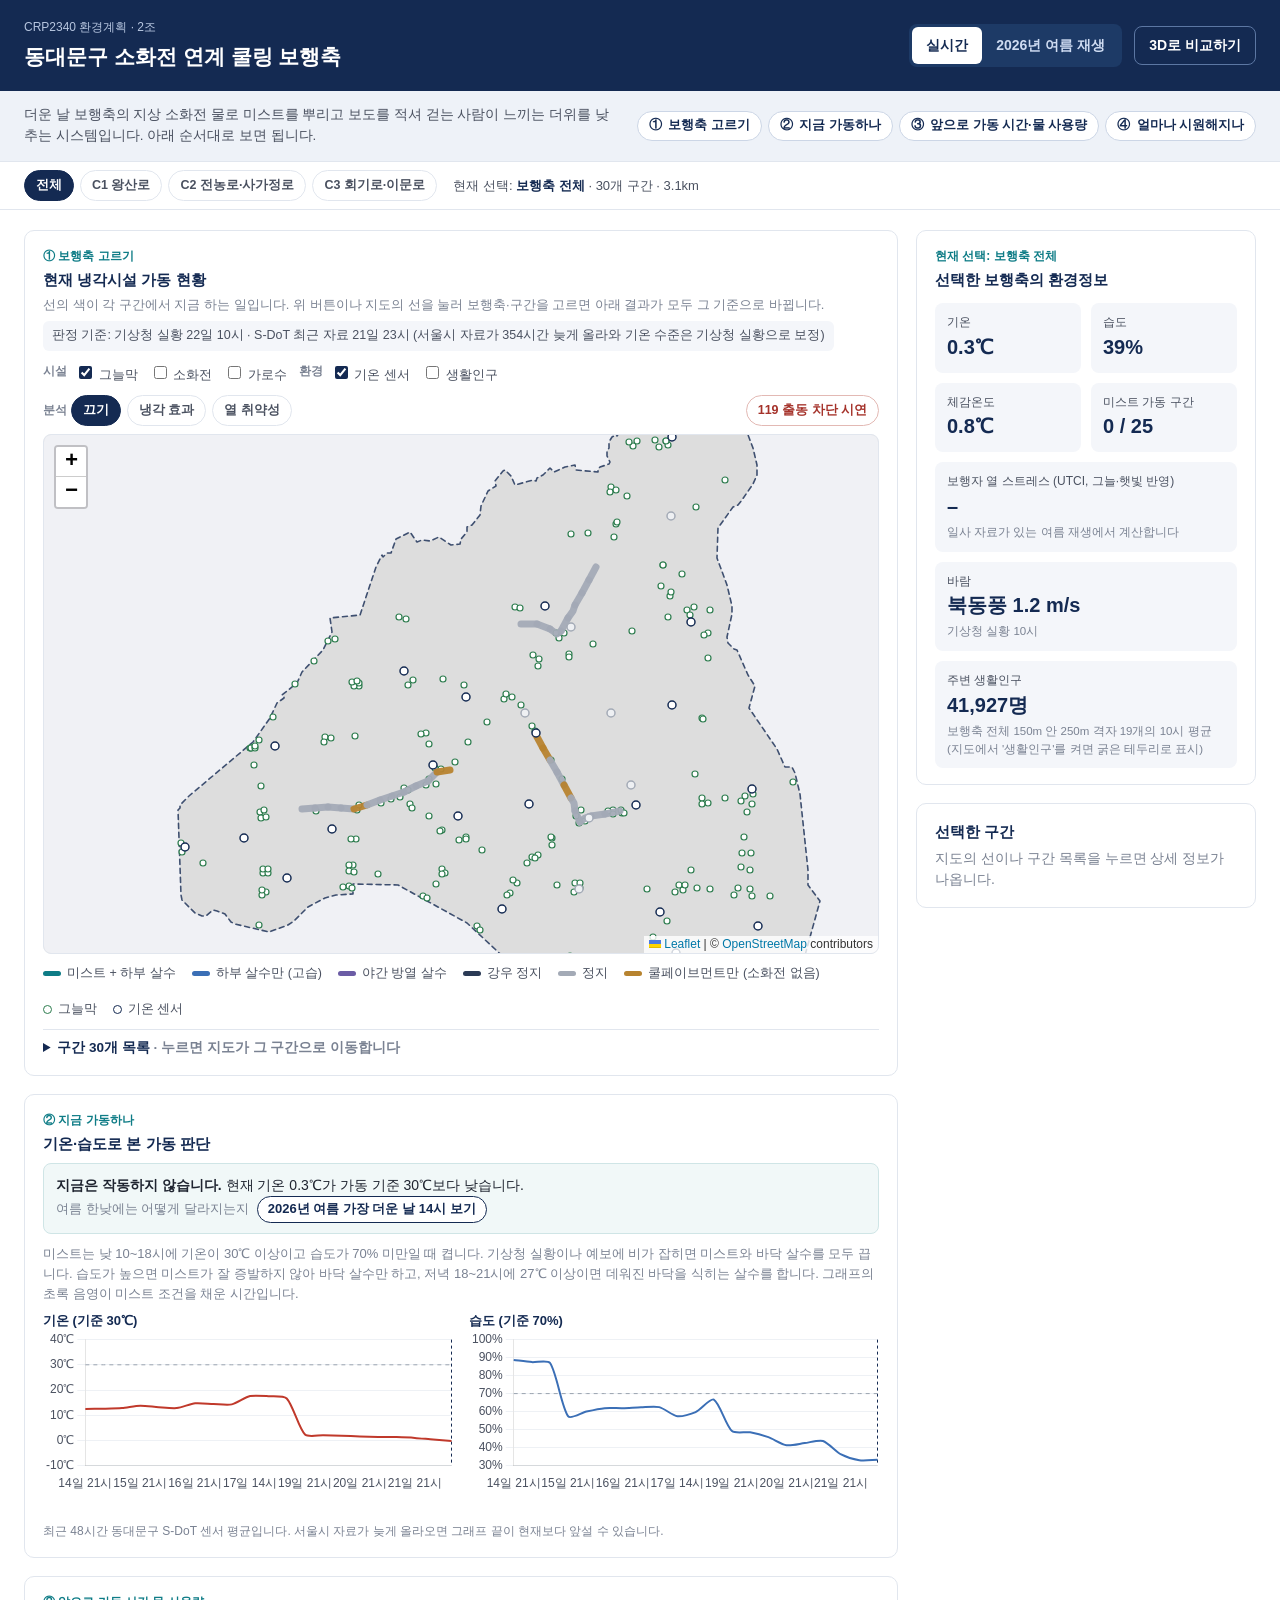
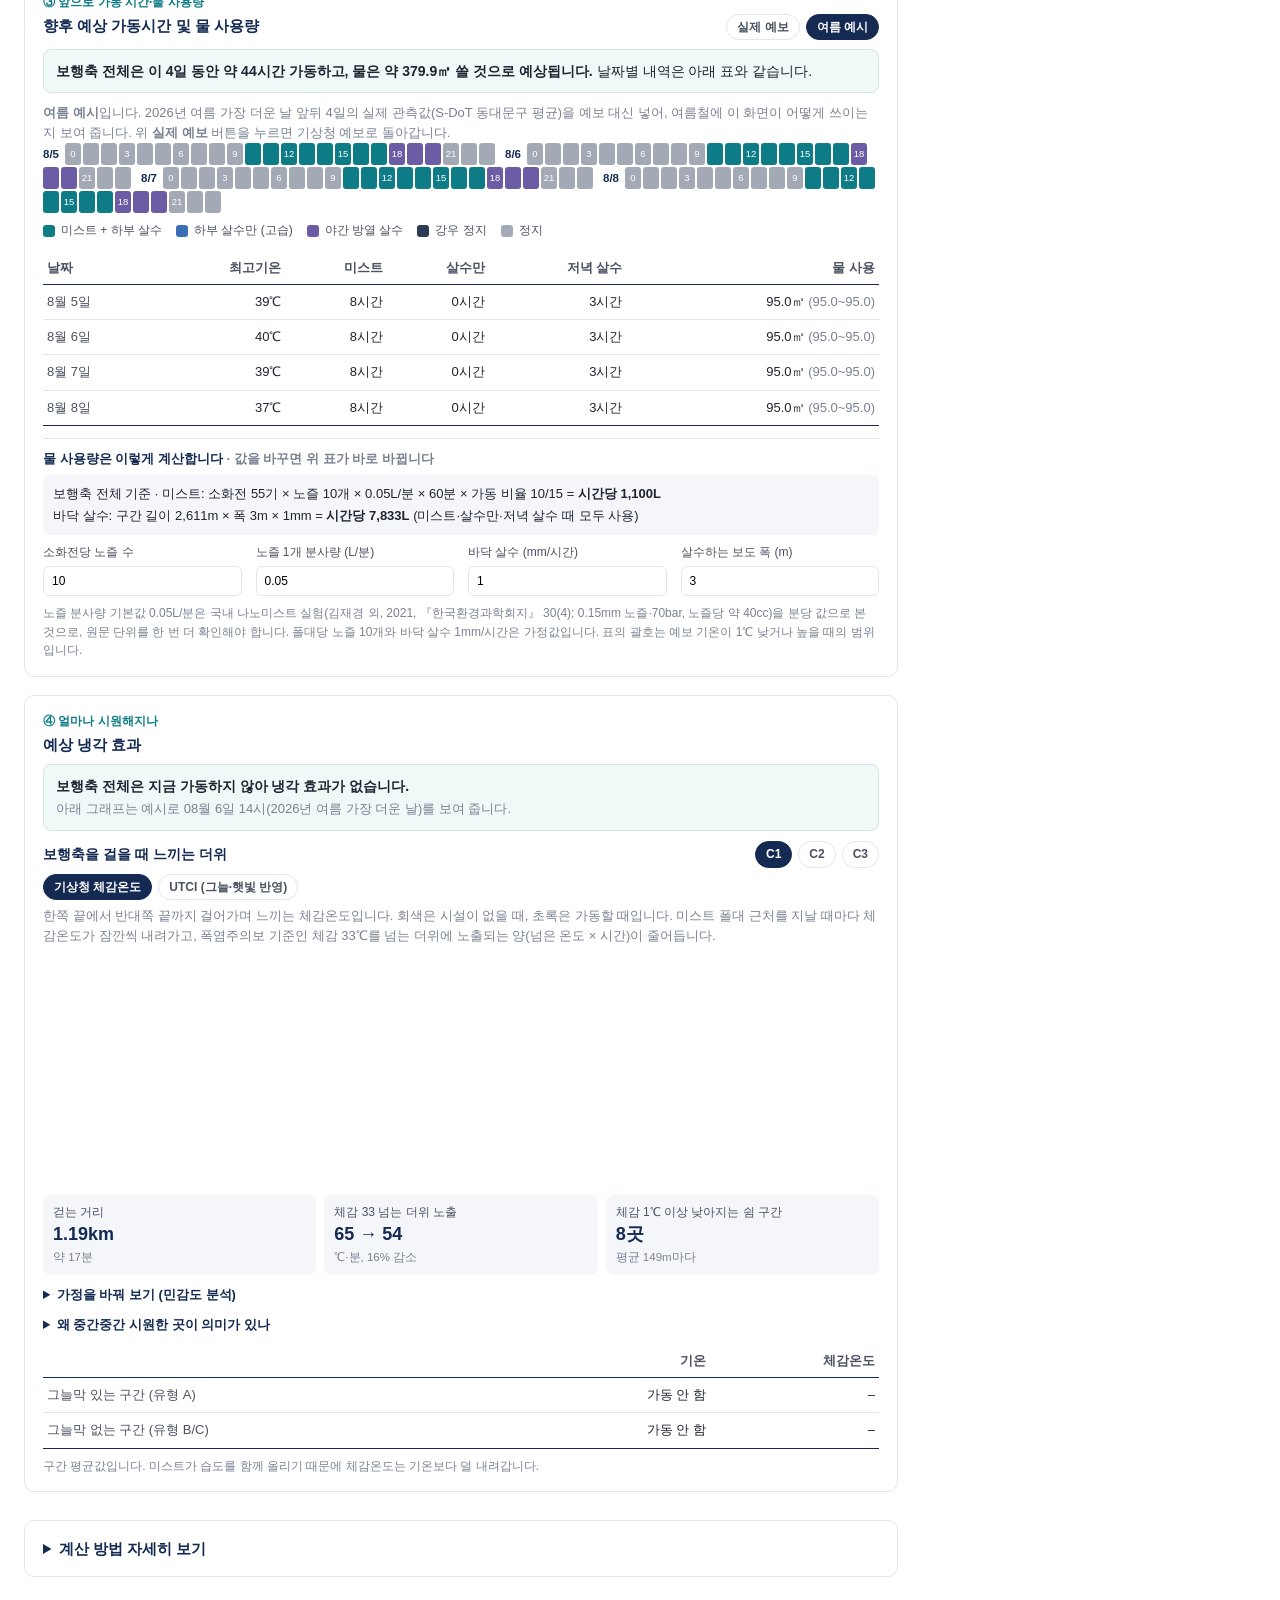
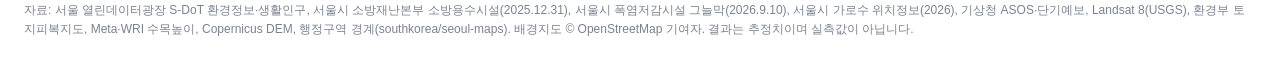
==== commit 761db5fd: "Add files via upload" ====
--- a/index.html
+++ b/index.html
@@ -6,7 +6,7 @@
   <title>동대문구 쿨링 보행축 운전 현황</title>
   <link rel="stylesheet" href="https://cdn.jsdelivr.net/gh/orioncactus/pretendard@v1.3.9/dist/web/static/pretendard.min.css">
   <link rel="stylesheet" href="assets/vendor/leaflet/leaflet.css">
-  <link rel="stylesheet" href="assets/style.css?v=20261120">
+  <link rel="stylesheet" href="assets/style.css?v=20261123">
 </head>
 <body>
   <header class="top">
@@ -127,7 +127,7 @@
         <p class="step-tag">② 지금 가동하나</p>
         <h2>기온·습도로 본 가동 판단</h2>
         <div class="answer" id="verdict"></div>
-        <p class="muted desc">미스트는 낮 10~18시에 기온이 30℃ 이상이고 습도가 70% 미만일 때 켭니다. 습도가 높으면 미스트가 잘 증발하지 않아 바닥 살수만 하고, 저녁 18~21시에 27℃ 이상이면 데워진 바닥을 식히는 살수를 합니다. 그래프의 초록 음영이 미스트 조건을 채운 시간입니다.</p>
+        <p class="muted desc">미스트는 낮 10~18시에 기온이 30℃ 이상이고 습도가 70% 미만일 때 켭니다. 기상청 실황이나 예보에 비가 잡히면 미스트와 바닥 살수를 모두 끕니다. 습도가 높으면 미스트가 잘 증발하지 않아 바닥 살수만 하고, 저녁 18~21시에 27℃ 이상이면 데워진 바닥을 식히는 살수를 합니다. 그래프의 초록 음영이 미스트 조건을 채운 시간입니다.</p>
         <div class="charts">
           <div class="chart-box"><canvas id="chart-t"></canvas></div>
           <div class="chart-box"><canvas id="chart-rh"></canvas></div>
@@ -157,7 +157,7 @@
             <label>바닥 살수 (mm/시간) <input type="number" id="w-mm" min="0" max="5" step="0.1"></label>
             <label>살수하는 보도 폭 (m) <input type="number" id="w-sw" min="1" max="8" step="0.5"></label>
           </div>
-          <p class="muted small">노즐 수·분사량·살수 깊이는 아직 제조사 사양으로 확정하지 않은 가정값입니다. 표의 괄호는 예보 기온이 1℃ 낮거나 높을 때의 범위입니다.</p>
+          <p class="muted small">노즐 분사량 기본값 0.05L/분은 국내 나노미스트 실험(김재경 외, 2021, 『한국환경과학회지』 30(4); 0.15mm 노즐·70bar, 노즐당 약 40cc)을 분당 값으로 본 것으로, 원문 단위를 한 번 더 확인해야 합니다. 폴대당 노즐 10개와 바닥 살수 1mm/시간은 가정값입니다. 표의 괄호는 예보 기온이 1℃ 낮거나 높을 때의 범위입니다.</p>
         </div>
       </div>
 
@@ -178,6 +178,19 @@
         <p class="muted desc" id="route-desc">한쪽 끝에서 반대쪽 끝까지 걸어가며 느끼는 체감온도입니다. 회색은 시설이 없을 때, 초록은 가동할 때입니다. 미스트 폴대 근처를 지날 때마다 체감온도가 잠깐씩 내려가고, 폭염주의보 기준인 체감 33℃를 넘는 더위에 노출되는 양(넘은 온도 × 시간)이 줄어듭니다.</p>
         <div class="chart-box route-box"><canvas id="chart-route"></canvas></div>
         <div class="route-stats" id="route-stats"></div>
+        <details class="more sens" id="sens">
+          <summary>가정을 바꿔 보기 (민감도 분석)</summary>
+          <p>결과는 몇 가지 가정에 기대고 있습니다. 아래 값을 바꾸면 지도·그래프·우선순위가 모두 다시 계산됩니다.</p>
+          <div class="assume-grid">
+            <label>미스트 증발 효율 <select id="cfg-eff"><option value="0.5">절반 (×0.5)</option><option value="0.75">×0.75</option><option value="1">기준 (그늘 0.34·노출 0.27)</option><option value="1.25">×1.25</option><option value="1.5">×1.5</option></select></label>
+            <label>15분 중 가동 시간 <select id="cfg-on"><option value="5">5분</option><option value="10">기준 10분</option><option value="15">15분 (연속)</option></select></label>
+            <label>골목 바람 (관측소 풍속 대비) <select id="cfg-wind"><option value="0.3">30%</option><option value="0.5">50%</option><option value="0.7">70%</option><option value="1">기준 100%</option></select></label>
+            <label>쿨페이브먼트 반사열 <select id="cfg-pave"><option value="true">기준: 반영</option><option value="false">무시</option></select></label>
+          </div>
+          <p class="muted small">골목 바람: UTCI는 높이 10m 풍속을 쓰는데, 기준값은 기상청 서울 관측소(개활지) 풍속입니다. 건물 사이에서는 바람이 약해 실제 더위가 더 클 수 있어 비율을 낮춰 볼 수 있게 했습니다.</p>
+          <button class="link-btn" id="sens-run">가정별 결과 표 만들기</button>
+          <div id="sens-out"></div>
+        </details>
         <details class="more">
           <summary>왜 중간중간 시원한 곳이 의미가 있나</summary>
           <p>더운 길을 걷다 잠깐 시원한 곳을 지나면, 같은 온도라도 실제보다 더 쾌적하게 느낍니다. 이를 열적 쾌감 반응(thermal alliesthesia)이라 하며, 베이징 도심 보행 경로 실험에서 계절별로 확인됐습니다(Li 외, 2026). 여름 보행자에게 미스트를 뿌렸을 때 피부온도와 열감각이 바로 내려가는 반응도 실험으로 보고됐습니다(Gao 외, 2023). 이 화면의 노출량 지표는 체감 33℃를 넘은 정도를 걷는 시간 동안 더한 값으로, 쉼 구간이 얼마나 자주 나타나는지를 함께 보여 줍니다.</p>
@@ -238,9 +251,9 @@
 
   <script src="assets/vendor/leaflet/leaflet.js"></script>
   <script src="assets/vendor/chart.umd.js"></script>
-  <script src="assets/model.js?v=20261120"></script>
-  <script src="assets/utci.js?v=20261120"></script>
-  <script src="assets/thermal.js?v=20261120"></script>
-  <script src="assets/app.js?v=20261120"></script>
+  <script src="assets/model.js?v=20261124"></script>
+  <script src="assets/utci.js?v=20261123"></script>
+  <script src="assets/thermal.js?v=20261123"></script>
+  <script src="assets/app.js?v=20261124"></script>
 </body>
 </html>
--- a/assets/style.css
+++ b/assets/style.css
@@ -179,6 +179,8 @@
 .leaflet-tooltip.t-sel::before { border-top-color: #142A52; }
 .seg-list { margin-top: 10px; border-top: 1px solid var(--line); padding-top: 8px; }
 .seg-list summary { cursor: pointer; font-weight: 600; color: var(--navy); font-size: 13.5px; }
+.assume-grid select { font: inherit; padding: 5px 6px; border: 1px solid var(--line); border-radius: 6px; width: 100%; background: #fff; }
+.sens-table td, .sens-table th { white-space: nowrap; }
 .prio-row { display: flex; align-items: center; gap: 8px; flex-wrap: wrap; margin-top: 8px; font-size: 13px; }
 .link-btn.on { background: var(--navy); color: #fff; }
 .h2-row { display: flex; justify-content: space-between; align-items: center; gap: 8px; flex-wrap: wrap; }
